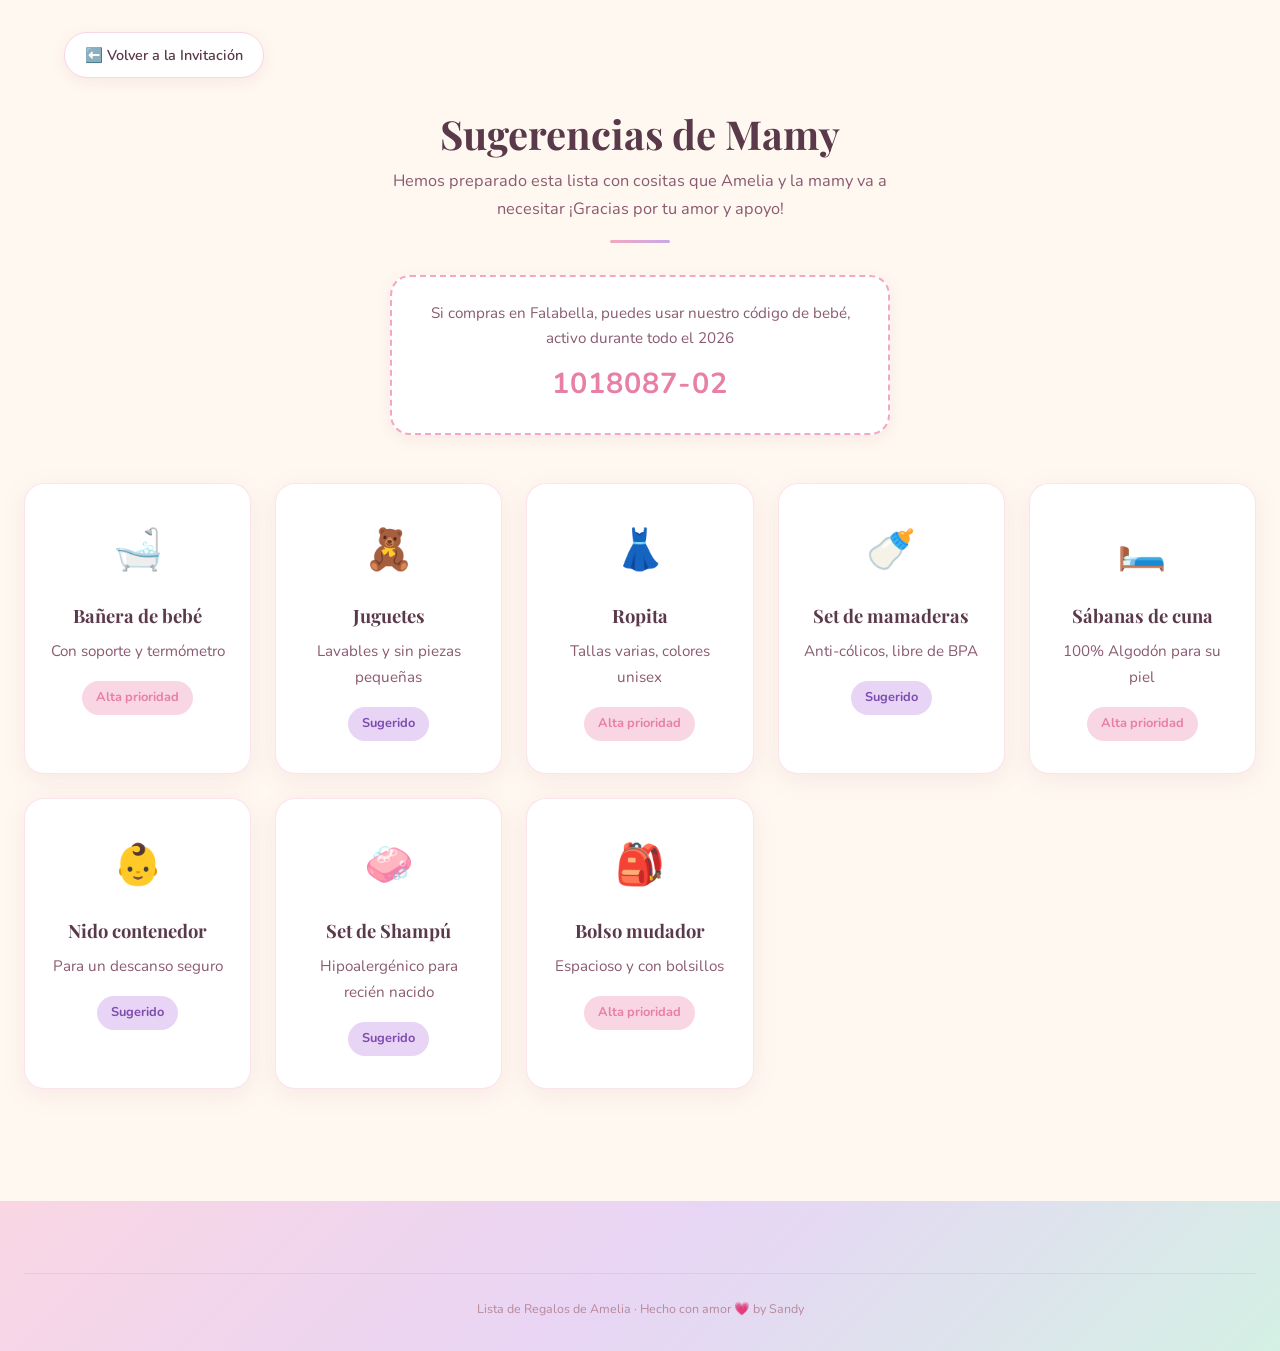
==== regalos.html @ 216ec101 "Primer commit: Invitación y regalos de Amelia 🌸" ====
<!DOCTYPE html>
<html lang="es">
<head>
  <meta charset="UTF-8" />
  <meta name="viewport" content="width=device-width, initial-scale=1.0" />
  <title>Lista de Regalos de Amelia 🌸</title>
  <link rel="stylesheet" href="./assets/css/style.css" />
</head>
<body class="pagina-regalos">

  <div class="regresar-contenedor">
    <a href="index.html" class="btn-regresar">⬅️ Volver a la Invitación</a>
  </div>

  <header class="regalos-header">
    <div class="contenedor">
      <div class="titulo-seccion">
        <h2>Sugerencias de Mamy</h2>
        <p>Hemos preparado esta lista con cositas que Amelia y la mamy va a necesitar ¡Gracias por tu amor y apoyo!</p>
        <div class="linea-decorativa"></div>
      </div>
      
      <div class="regalo-principal-compacto">
        <p>Si compras en Falabella, puedes usar nuestro código de bebé, activo durante todo el 2026</p>
        <strong>1018087-02</strong>
      </div>
    </div>
  </header>

  <main class="contenedor-regalos">
    <div class="regalos-grilla-extensa">

      <div class="regalo-card">
        <div class="regalo-emoji">🛁</div>
        <h3>Bañera de bebé</h3>
        <p>Con soporte y termómetro</p>
        <span class="badge-prioridad badge-alta">Alta prioridad</span>
      </div>

      <div class="regalo-card">
        <div class="regalo-emoji">🧸</div>
        <h3>Juguetes</h3>
        <p>Lavables y sin piezas pequeñas</p>
        <span class="badge-prioridad badge-media">Sugerido</span>
      </div>

      <div class="regalo-card">
        <div class="regalo-emoji">👗</div>
        <h3>Ropita</h3>
        <p>Tallas varias, colores unisex</p>
        <span class="badge-prioridad badge-alta">Alta prioridad</span>
      </div>

      <div class="regalo-card">
        <div class="regalo-emoji">🍼</div>
        <h3>Set de mamaderas</h3>
        <p>Anti-cólicos, libre de BPA</p>
        <span class="badge-prioridad badge-media">Sugerido</span>
      </div>

      <div class="regalo-card">
        <div class="regalo-emoji">🛏️</div>
        <h3>Sábanas de cuna</h3>
        <p>100% Algodón para su piel</p>
        <span class="badge-prioridad badge-alta">Alta prioridad</span>
      </div>

      <div class="regalo-card">
        <div class="regalo-emoji">👶</div>
        <h3>Nido contenedor</h3>
        <p>Para un descanso seguro</p>
        <span class="badge-prioridad badge-media">Sugerido</span>
      </div>

      <div class="regalo-card">
        <div class="regalo-emoji">🧼</div>
        <h3>Set de Shampú</h3>
        <p>Hipoalergénico para recién nacido</p>
        <span class="badge-prioridad badge-media">Sugerido</span>
      </div>

      <div class="regalo-card">
        <div class="regalo-emoji">🎒</div>
        <h3>Bolso mudador</h3>
        <p>Espacioso y con bolsillos</p>
        <span class="badge-prioridad badge-alta">Alta prioridad</span>
      </div>

    </div>
  </main>

  <footer style="margin-top: 4rem;">
    <p class="footer-credito">Lista de Regalos de Amelia · Hecho con amor 💗 by Sandy</p>
  </footer>

</body>
</html>
---- assets/css/style.css ----
/* ==========================================================================
   BABY SHOWER - ESTILOS COMPLETOS Y OPTIMIZADOS
   Paleta: Rosas y Pasteles · Hecho con amor para Amelia
   ========================================================================== */

@import url('https://fonts.googleapis.com/css2?family=Playfair+Display:ital,wght@0,400;0,600;1,400&family=Nunito:wght@300;400;500;600&display=swap');

/* ---- Variables Globales ---- */
:root {
  --rosa-suave:      #f9d6e3;
  --rosa-medio:      #f4a7c0;
  --rosa-fuerte:     #e87fa6;
  --lila:            #e8d5f5;
  --lila-medio:      #c9a8e8;
  --menta:           #d4f0e4;
  --menta-medio:     #95d4b4;
  --melocoton:       #fde8d8;
  --melocoton-medio: #f9bfa0;
  --crema:           #fff8f0;
  --blanco:          #ffffff;
  --texto-oscuro:    #5a3a4a;
  --texto-medio:     #8a5a70;
  --texto-suave:     #b8899a;
  --sombra:          rgba(232, 127, 166, 0.18);
  --sombra-suave:    rgba(180, 100, 140, 0.10);
  --radio-sm:        12px;
  --radio-md:        20px;
  --radio-lg:        40px;
  --radio-xl:        60px;
}

/* ---- Reset Base ---- */
*, *::before, *::after { 
  box-sizing: border-box; 
  margin: 0; 
  padding: 0; 
}

html { 
  scroll-behavior: smooth; 
}

body {
  font-family: 'Nunito', sans-serif;
  background-color: var(--crema);
  color: var(--texto-oscuro);
  overflow-x: hidden;
  line-height: 1.7;
}

/* ---- Tipografía ---- */
h1, h2, h3 {
  font-family: 'Playfair Display', Georgia, serif;
  color: var(--texto-oscuro);
}

h1 { font-size: clamp(2.4rem, 6vw, 4rem); line-height: 1.15; }
h2 { font-size: clamp(1.7rem, 4vw, 2.5rem); line-height: 1.2; }
h3 { font-size: 1.25rem; }
p  { font-size: 1rem; color: var(--texto-medio); }

a { 
  text-decoration: none; 
  color: inherit; 
}

/* ==========================================================================
   NAVEGACIÓN FLOTANTE (Fija en la parte superior)
   ========================================================================== */
nav {
  position: fixed;
  top: 1.2rem;
  left: 50%;
  transform: translateX(-50%);
  z-index: 100;
  display: flex;
  gap: 0.4rem;
  background: rgba(255, 255, 255, 0.85);
  backdrop-filter: blur(12px);
  border-radius: 50px;
  padding: 8px 16px;
  border: 1.5px solid var(--rosa-suave);
  box-shadow: 0 8px 32px var(--sombra-suave);
  flex-wrap: wrap;
  justify-content: center;
  max-width: 95vw;
}

nav a {
  font-size: 0.82rem;
  font-weight: 600;
  color: var(--texto-medio);
  padding: 6px 14px;
  border-radius: 50px;
  transition: background 0.2s, color 0.2s;
  white-space: nowrap;
}

nav a:hover,
nav a.activo {
  background: var(--rosa-suave);
  color: var(--rosa-fuerte);
}

/* ==========================================================================
   DECORACIONES FLOTANTES (Burbujas y Flores)
   ========================================================================== */
.burbuja {
  position: absolute;
  border-radius: 50%;
  opacity: 0.55;
  pointer-events: none;
  animation: flotar infinite ease-in-out;
}
.burbuja-1 { width: 120px; height: 120px; background: var(--rosa-suave); top: 5%;  left: -4%;  animation-duration: 6s;  animation-delay: 0s;   }
.burbuja-2 { width: 80px;  height: 80px;  background: var(--lila);       top: 15%; right: -2%; animation-duration: 7s;  animation-delay: 1s;   }
.burbuja-3 { width: 60px;  height: 60px;  background: var(--menta);      top: 50%; left: 2%;   animation-duration: 5s;  animation-delay: 2s;   }
.burbuja-4 { width: 100px; height: 100px; background: var(--melocoton);  top: 70%; right: 1%;  animation-duration: 8s;  animation-delay: 0.5s; }
.burbuja-5 { width: 50px;  height: 50px;  background: var(--rosa-medio); top: 85%; left: 8%;   animation-duration: 6s;  animation-delay: 1.5s; }

@keyframes flotar {
  0%, 100% { transform: translateY(0px) rotate(0deg); }
  50%       { transform: translateY(-22px) rotate(8deg); }
}

.flor {
  position: absolute;
  font-size: 1.6rem;
  opacity: 0.35;
  pointer-events: none;
  animation: girar-suave 10s linear infinite;
}

@keyframes girar-suave {
  from { transform: rotate(0deg); }
  to   { transform: rotate(360deg); }
}

/* ==========================================================================
   HERO SECTION
   ========================================================================== */
.hero {
  position: relative;
  min-height: 100vh;
  display: flex;
  align-items: center;
  justify-content: center;
  text-align: center;
  padding: 3rem 1.5rem;
  background:
    radial-gradient(ellipse at 20% 30%, var(--rosa-suave) 0%, transparent 55%),
    radial-gradient(ellipse at 80% 70%, var(--lila) 0%, transparent 55%),
    radial-gradient(ellipse at 50% 50%, var(--melocoton) 0%, transparent 70%),
    var(--crema);
  overflow: hidden;
}

.hero-contenido {
  position: relative;
  z-index: 2;
  max-width: 680px;
  padding-top: 4rem;
  animation: aparecer-arriba 1.1s cubic-bezier(0.22, 1, 0.36, 1) both;
}

.etiqueta-top {
  display: inline-block;
  background: var(--rosa-suave);
  color: var(--rosa-fuerte);
  font-size: 0.78rem;
  font-weight: 600;
  letter-spacing: 0.15em;
  text-transform: uppercase;
  padding: 6px 18px;
  border-radius: 50px;
  margin-bottom: 1.2rem;
  animation: aparecer 1.4s ease both, palpitar 2.5s ease-in-out infinite;
}

.hero-titulo {
  margin-bottom: 0.5rem;
  color: var(--texto-oscuro);
}

.hero-nombre {
  font-family: 'Playfair Display', serif;
  font-size: clamp(2.8rem, 8vw, 5rem);
  color: var(--rosa-fuerte);
  margin: 0.2rem 0 1rem;
  animation: aparecer 1.4s ease both;
  animation-delay: 0.5s;
}

.hero-descripcion {
  font-size: 1.05rem;
  color: var(--texto-medio);
  max-width: 500px;
  margin: 0 auto 2rem;
  animation: aparecer 1.4s ease both;
  animation-delay: 0.7s;
}

.hero-fecha-lugar {
  display: flex;
  flex-wrap: wrap;
  gap: 1rem;
  justify-content: center;
  margin-bottom: 2.5rem;
  animation: aparecer 1.4s ease both;
  animation-delay: 0.9s;
}

.dato-hero {
  background: rgba(255,255,255,0.7);
  border: 1.5px solid var(--rosa-suave);
  border-radius: var(--radio-lg);
  padding: 10px 22px;
  font-size: 0.9rem;
  color: var(--texto-oscuro);
  display: flex;
  align-items: center;
  gap: 8px;
  backdrop-filter: blur(6px);
}

.dato-hero span.icono { font-size: 1.1rem; }

/* ==========================================================================
   BOTONES REUTILIZABLES
   ========================================================================== */
.btn {
  display: inline-block;
  padding: 14px 36px;
  border-radius: 50px;
  font-family: 'Nunito', sans-serif;
  font-size: 0.95rem;
  font-weight: 600;
  cursor: pointer;
  transition: transform 0.2s ease, box-shadow 0.2s ease, background 0.2s ease;
  border: none;
  text-align: center;
}

.btn-principal {
  background: linear-gradient(135deg, var(--rosa-fuerte), var(--lila-medio));
  color: white;
  box-shadow: 0 8px 28px var(--sombra);
}

.btn-principal:hover {
  transform: translateY(-3px);
  box-shadow: 0 14px 36px var(--sombra);
}

.btn-secundario {
  background: white;
  color: var(--rosa-fuerte);
  border: 2px solid var(--rosa-medio);
}

.btn-secundario:hover {
  background: var(--rosa-suave);
  transform: translateY(-2px);
}

.btn-grupo {
  display: flex;
  flex-wrap: wrap;
  gap: 1rem;
  justify-content: center;
  animation: aparecer 1.4s ease both;
  animation-delay: 1.1s;
}

/* ==========================================================================
   CINTA DECORATIVA (Marquee continuo sin romper bordes)
   ========================================================================== */
.cinta {
  background: linear-gradient(90deg, var(--rosa-suave), var(--lila), var(--menta), var(--melocoton), var(--rosa-suave));
  background-size: 300% 100%;
  animation: mover-degradado 8s linear infinite;
  padding: 14px 0;
  overflow: hidden;
  white-space: nowrap;
}

.cinta-texto {
  display: inline-block;
  font-size: 0.85rem;
  font-weight: 600;
  color: var(--texto-oscuro);
  letter-spacing: 0.1em;
  padding-left: 100%; /* Inicia elegantemente desde el borde interno derecho */
  animation: deslizar 25s linear infinite;
}

@keyframes mover-degradado {
  0%   { background-position: 0% 50%; }
  100% { background-position: 300% 50%; }
}

@keyframes deslizar {
  from { transform: translateX(0%); }
  to   { transform: translateX(-100%); }
}

/* ==========================================================================
   ESTILOS GENERALES DE SECCIONES
   ========================================================================== */
section {
  padding: 5rem 1.5rem;
  position: relative;
}

.contenedor {
  max-width: 1100px;
  margin: 0 auto;
}

.titulo-seccion {
  text-align: center;
  margin-bottom: 3.5rem;
}

.titulo-seccion h2 {
  margin-bottom: 0.6rem;
}

.titulo-seccion p {
  max-width: 520px;
  margin: 0 auto;
  font-size: 1.02rem;
}

.linea-decorativa {
  width: 60px;
  height: 3px;
  background: linear-gradient(90deg, var(--rosa-medio), var(--lila-medio));
  border-radius: 4px;
  margin: 1rem auto 0;
}

/* ==========================================================================
   SECCIÓN CUENTA REGRESIVA
   ========================================================================== */
.cuenta-bg {
  background:
    radial-gradient(ellipse at 30% 50%, var(--lila) 0%, transparent 60%),
    radial-gradient(ellipse at 70% 50%, var(--rosa-suave) 0%, transparent 60%),
    var(--crema);
}

.cuenta-grid {
  display: flex;
  flex-wrap: wrap;
  gap: 1.5rem;
  justify-content: center;
}

.cuenta-item {
  background: var(--blanco);
  border-radius: var(--radio-md);
  padding: 2rem 2.5rem;
  text-align: center;
  box-shadow: 0 8px 32px var(--sombra-suave);
  border: 1.5px solid var(--rosa-suave);
  min-width: 130px;
  transition: transform 0.3s ease;
}

.cuenta-item:hover { 
  transform: translateY(-6px); 
}

.cuenta-numero {
  font-family: 'Playfair Display', serif;
  font-size: 3.5rem;
  font-weight: 600;
  color: var(--rosa-fuerte);
  line-height: 1;
  display: block;
}

.cuenta-label {
  font-size: 0.78rem;
  font-weight: 600;
  letter-spacing: 0.12em;
  text-transform: uppercase;
  color: var(--texto-suave);
  margin-top: 6px;
}

/* ==========================================================================
   SECCIÓN DETALLES
   ========================================================================== */
.detalles-grid {
  display: grid;
  grid-template-columns: repeat(auto-fit, minmax(240px, 1fr));
  gap: 1.8rem;
}

.tarjeta-detalle {
  background: var(--blanco);
  border-radius: var(--radio-lg);
  padding: 2.2rem 1.8rem;
  text-align: center;
  border: 1.5px solid rgba(244, 167, 192, 0.3);
  box-shadow: 0 6px 28px var(--sombra-suave);
  transition: transform 0.3s ease, box-shadow 0.3s ease;
}

.tarjeta-detalle:hover {
  transform: translateY(-8px);
  box-shadow: 0 16px 48px var(--sombra);
}

.tarjeta-icono {
  width: 68px;
  height: 68px;
  border-radius: 50%;
  display: flex;
  align-items: center;
  justify-content: center;
  font-size: 1.8rem;
  margin: 0 auto 1.2rem;
}

.icono-rosa      { background: var(--rosa-suave); }
.icono-lila      { background: var(--lila); }
.icono-menta     { background: var(--menta); }
.icono-melocoton { background: var(--melocoton); }

.tarjeta-detalle h3 {
  font-size: 1.1rem;
  margin-bottom: 0.5rem;
  color: var(--texto-oscuro);
}

.tarjeta-detalle p {
  font-size: 0.92rem;
  color: var(--texto-medio);
}

/* ==========================================================================
   SECCIÓN LISTA DE REGALOS
   ========================================================================== */
.lista-grid {
  display: grid;
  grid-template-columns: repeat(auto-fit, minmax(250px, 1fr));
  gap: 1.8rem;
}

/* Tarjeta Principal Falabella Mejorada */
.regalo-principal {
  grid-column: 1 / -1;
  text-align: center;
  background: var(--blanco);
  border-radius: var(--radio-md);
  padding: 3rem 2rem;
  border: 2px dashed var(--rosa-medio);
  box-shadow: 0 6px 24px var(--sombra-suave);
  margin-bottom: 1rem;
}

.regalo-principal .regalo-emoji {
  font-size: 3.5rem;
  margin-bottom: 0.5rem;
}

.regalo-principal h3 {
  font-size: clamp(1.3rem, 4vw, 1.7rem);
  color: var(--texto-oscuro);
  max-width: 650px;
  margin: 0 auto 0.8rem;
}

.regalo-principal p {
  font-size: 1.1rem;
  color: var(--texto-medio);
  margin-bottom: 0.5rem;
}

/* Código de Compra Destacado */
.regalo-principal strong {
  display: block;
  font-size: 2.3rem;
  font-weight: 800;
  color: var(--rosa-fuerte);
  margin: 0.5rem 0 2rem;
  letter-spacing: 1px;
}

/* Botón de Enlace Falabella */
.regalo-principal .badge-prioridad {
  display: inline-block;
  padding: 14px 28px;
  font-size: 0.95rem;
  font-weight: 700;
  color: var(--texto-oscuro);
  background: var(--rosa-suave);
  border-radius: 50px;
  transition: all 0.3s ease;
  box-shadow: 0 4px 15px rgba(232, 127, 166, 0.15);
  margin-top: 0;
}

.regalo-principal .badge-prioridad:hover {
  background: var(--rosa-fuerte);
  color: var(--blanco);
  transform: translateY(-3px);
  box-shadow: 0 8px 20px rgba(232, 127, 166, 0.25);
}

/* Tarjetas Secundarias de Regalos */
.regalo-card {
  background: var(--blanco);
  border-radius: var(--radio-md);
  padding: 2rem 1.5rem;
  text-align: center;
  border: 1.5px solid rgba(244,167,192,0.3);
  box-shadow: 0 6px 24px var(--sombra-suave);
  transition: all 0.3s ease;
}

.regalo-card:hover {
  transform: translateY(-8px);
  box-shadow: 0 14px 36px var(--sombra);
}

.regalo-emoji {
  font-size: 2.5rem;
  margin-bottom: 1rem;
}

.regalo-card h3 {
  font-size: 1.15rem;
  margin-bottom: 0.5rem;
  color: var(--texto-oscuro);
}

.regalo-card p {
  font-size: 0.95rem;
  color: var(--texto-medio);
}

/* Badges / Etiquetas de prioridad */
.badge-prioridad {
  display: inline-block;
  margin-top: 1rem;
  padding: 6px 14px;
  border-radius: 999px;
  font-size: 0.8rem;
  font-weight: 700;
}

.badge-alta {
  background: var(--rosa-suave);
  color: var(--rosa-fuerte);
}

.badge-media {
  background: var(--lila);
  color: #7d4cb0;
}

/* ==========================================================================
   SECCIÓN RSVP / FORMULARIO
   ========================================================================= */
.rsvp-bg {
  background:
    radial-gradient(ellipse at 50% 0%, var(--rosa-suave) 0%, transparent 60%),
    var(--crema);
}

.rsvp-card {
  background: var(--blanco);
  border-radius: var(--radio-xl);
  padding: 3.5rem 3rem;
  max-width: 560px;
  margin: 0 auto;
  box-shadow: 0 16px 60px var(--sombra);
  border: 1.5px solid var(--rosa-suave);
  position: relative;
  overflow: hidden;
}

/* Círculos decorativos de fondo en la tarjeta RSVP */
.rsvp-card::before {
  content: '';
  position: absolute;
  top: -40px; right: -40px;
  width: 180px; height: 180px;
  background: var(--lila);
  border-radius: 50%;
  opacity: 0.35;
}

.rsvp-card::after {
  content: '';
  position: absolute;
  bottom: -50px; left: -30px;
  width: 140px; height: 140px;
  background: var(--menta);
  border-radius: 50%;
  opacity: 0.3;
}

.rsvp-card > * { 
  position: relative; 
  z-index: 1; 
}

.form-grupo {
  margin-bottom: 1.4rem;
}

.form-grupo label {
  display: block;
  font-size: 0.87rem;
  font-weight: 600;
  color: var(--texto-oscuro);
  margin-bottom: 6px;
  letter-spacing: 0.03em;
}

.form-grupo input,
.form-grupo select,
.form-grupo textarea {
  width: 100%;
  padding: 12px 16px;
  border: 1.5px solid var(--rosa-suave);
  border-radius: var(--radio-sm);
  font-family: 'Nunito', sans-serif;
  font-size: 0.95rem;
  color: var(--texto-oscuro);
  background: var(--crema);
  outline: none;
  transition: border-color 0.25s ease, box-shadow 0.25s ease;
  resize: vertical;
}

.form-grupo input:focus,
.form-grupo select:focus,
.form-grupo textarea:focus {
  border-color: var(--rosa-medio);
  box-shadow: 0 0 0 3px rgba(244, 167, 192, 0.25);
}

.form-grupo textarea { 
  min-height: 90px; 
}

.radio-grupo {
  display: flex;
  gap: 1rem;
  flex-wrap: wrap;
  margin-top: 5px;
}

.radio-opcion {
  display: flex;
  align-items: center;
  gap: 8px;
  cursor: pointer;
  font-size: 0.95rem;
}

.radio-opcion input[type="radio"] {
  width: auto;
  accent-color: var(--rosa-fuerte);
  cursor: pointer;
}

/* Mensaje de Éxito Formspree */
.rsvp-mensaje-exito {
  text-align: center;
  padding: 2rem 1rem;
  display: none;
}

.rsvp-mensaje-exito.visible { 
  display: block; 
}

.rsvp-mensaje-exito .emoji-grande { 
  font-size: 3.5rem; 
  margin-bottom: 1rem; 
}

/* ==========================================================================
   SEPARADORES Y DECORATIVOS INTERNOS
   ========================================================================== */
.separador {
  text-align: center;
  font-size: 1.4rem;
  color: var(--rosa-medio);
  margin: 0.5rem 0;
  letter-spacing: 0.4em;
  opacity: 0.7;
}

/* ==========================================================================
   FOOTER
   ========================================================================== */
footer {
  background: linear-gradient(135deg, var(--rosa-suave) 0%, var(--lila) 50%, var(--menta) 100%);
  padding: 3.5rem 1.5rem 2rem;
  text-align: center;
}

.footer-titulo {
  font-family: 'Playfair Display', serif;
  font-size: 1.8rem;
  color: var(--texto-oscuro);
  margin-bottom: 0.5rem;
}

.footer-sub {
  color: var(--texto-medio);
  font-size: 0.92rem;
  margin-bottom: 2rem;
}

.footer-corazones {
  font-size: 1.4rem;
  margin-bottom: 1.5rem;
  animation: latido-corazon 1.6s ease-in-out infinite;
}

@keyframes latido-corazon {
  0%, 100% { transform: scale(1); }
  50%       { transform: scale(1.18); }
}

.footer-credito {
  font-size: 0.78rem;
  color: var(--texto-suave);
  border-top: 1px solid rgba(232,127,166,0.2);
  padding-top: 1.5rem;
  margin-top: 1rem;
}

/* ==========================================================================
   ANIMACIONES GLOBAL DE ENTRADA (Aparecer con Scroll)
   ========================================================================== */
@keyframes aparecer {
  from { opacity: 0; transform: translateY(20px); }
  to   { opacity: 1; transform: translateY(0); }
}

@keyframes aparecer-arriba {
  from { opacity: 0; transform: translateY(40px); }
  to   { opacity: 1; transform: translateY(0); }
}

/* Animación de latido para la etiqueta superior */
@keyframes palpitar {
  0%, 100% { transform: scale(1); }
  15%      { transform: scale(1.06); }
  30%      { transform: scale(1); }
  45%      { transform: scale(1.10); }
  60%      { transform: scale(1); }
}

.animar-entrada {
  opacity: 0;
  transform: translateY(40px);
  transition: opacity 0.7s ease, transform 0.7s ease;
}

.animar-entrada.visible {
  opacity: 1;
  transform: translateY(0);
}

/* Retrasos Escalonados */
.retraso-1 { transition-delay: 0.1s; }
.retraso-2 { transition-delay: 0.2s; }
.retraso-3 { transition-delay: 0.3s; }
.retraso-4 { transition-delay: 0.4s; }

/* ==========================================================================
   RESPONSIVE MEDIA QUERIES (Adaptabilidad Móvil)
   ========================================================================== */
@media (max-width: 768px) {
  nav { 
    top: 0.6rem; 
    padding: 6px 10px; 
    gap: 0.2rem; 
  }
  nav a { 
    padding: 5px 10px; 
    font-size: 0.75rem; 
  }

  .rsvp-card { 
    padding: 2.5rem 1.5rem; 
  }

  .cuenta-numero { 
    font-size: 2.8rem; 
  }
  .cuenta-item { 
    padding: 1.5rem 1.8rem; 
    min-width: 100px; 
  }

  section { 
    padding: 3.5rem 1.2rem; 
  }
}

@media (max-width: 480px) {
  .btn-grupo { 
    flex-direction: column; 
    align-items: center; 
  }
  .btn { 
    width: 100%; 
    max-width: 280px; 
  }

  h1 { 
    font-size: 2rem; 
  }
  .hero-nombre { 
    font-size: 2.5rem; 
  }
}



/* ==========================================================================
   Estilos de pagina regalos
   ========================================================================== */

   .pagina-regalos {
  background-color: var(--crema);
  padding-top: 2rem;
}

/* Botón flotante para regresar */
.regresar-contenedor {
  max-width: 1200px;
  margin: 0 auto;
  padding: 0 1.5rem;
}

.btn-regresar {
  display: inline-block;
  padding: 10px 20px;
  background: var(--blanco);
  color: var(--texto-oscuro);
  border: 1.5px solid var(--rosa-suave);
  border-radius: 50px;
  font-weight: 600;
  font-size: 0.9rem;
  box-shadow: 0 4px 15px var(--sombra-suave);
  transition: all 0.2s ease;
}

.btn-regresar:hover {
  background: var(--rosa-suave);
  color: var(--rosa-fuerte);
  transform: translateX(-3px);
}

/* Cabecera compacta para la lista */
.regalos-header {
  padding: 2rem 1.5rem 0;
  text-align: center;
}

.regalos-header .titulo-seccion {
  margin-bottom: 2rem;
}

.regalo-principal-compacto {
  background: var(--blanco);
  max-width: 500px;
  margin: 0 auto;
  padding: 1.5rem;
  border-radius: var(--radio-md);
  border: 2px dashed var(--rosa-medio);
  box-shadow: 0 4px 15px var(--sombra-suave);
}

.regalo-principal-compacto p {
  font-size: 0.95rem;
  color: var(--texto-medio);
}

.regalo-principal-compacto strong {
  font-size: 1.8rem;
  color: var(--rosa-fuerte);
  letter-spacing: 1px;
  display: block;
  margin-top: 0.5rem;
}

/* Contenedor de la Grilla Extensa */
.contenedor-regalos {
  max-width: 1300px; /* Un poco más ancho para que quepan cómodamente 4 o 5 */
  margin: 0 auto;
  padding: 3rem 1.5rem;
}

/* Grilla mágica: intenta meter 5 tarjetas por fila, si no caben baja a 4, luego a 3, etc. */
.regalos-grilla-extensa {
  display: grid;
  grid-template-columns: repeat(auto-fit, minmax(220px, 1fr));
  gap: 1.5rem;
}

/* Ajustes responsivos específicos para esta grilla */
@media (min-width: 1200px) {
  /* Forzamos que en pantallas de computadora grandes se organicen exactamente en 5 columnas */
  .regalos-grilla-extensa {
    grid-template-columns: repeat(5, 1fr);
  }
}

@media (max-width: 992px) {
  /* En tablets u pantallas medianas se verá de 3 columnas */
  .regalos-grilla-extensa {
    grid-template-columns: repeat(3, 1fr);
  }
}

@media (max-width: 600px) {
  /* En celulares se verá de 2 columnas para aprovechar el espacio */
  .regalos-grilla-extensa {
    grid-template-columns: repeat(2, 1fr);
    gap: 1rem;
  }
  
  .regalo-card {
    padding: 1.5rem 1rem;
  }
  
  .regalo-emoji {
    font-size: 2rem;
  }
}
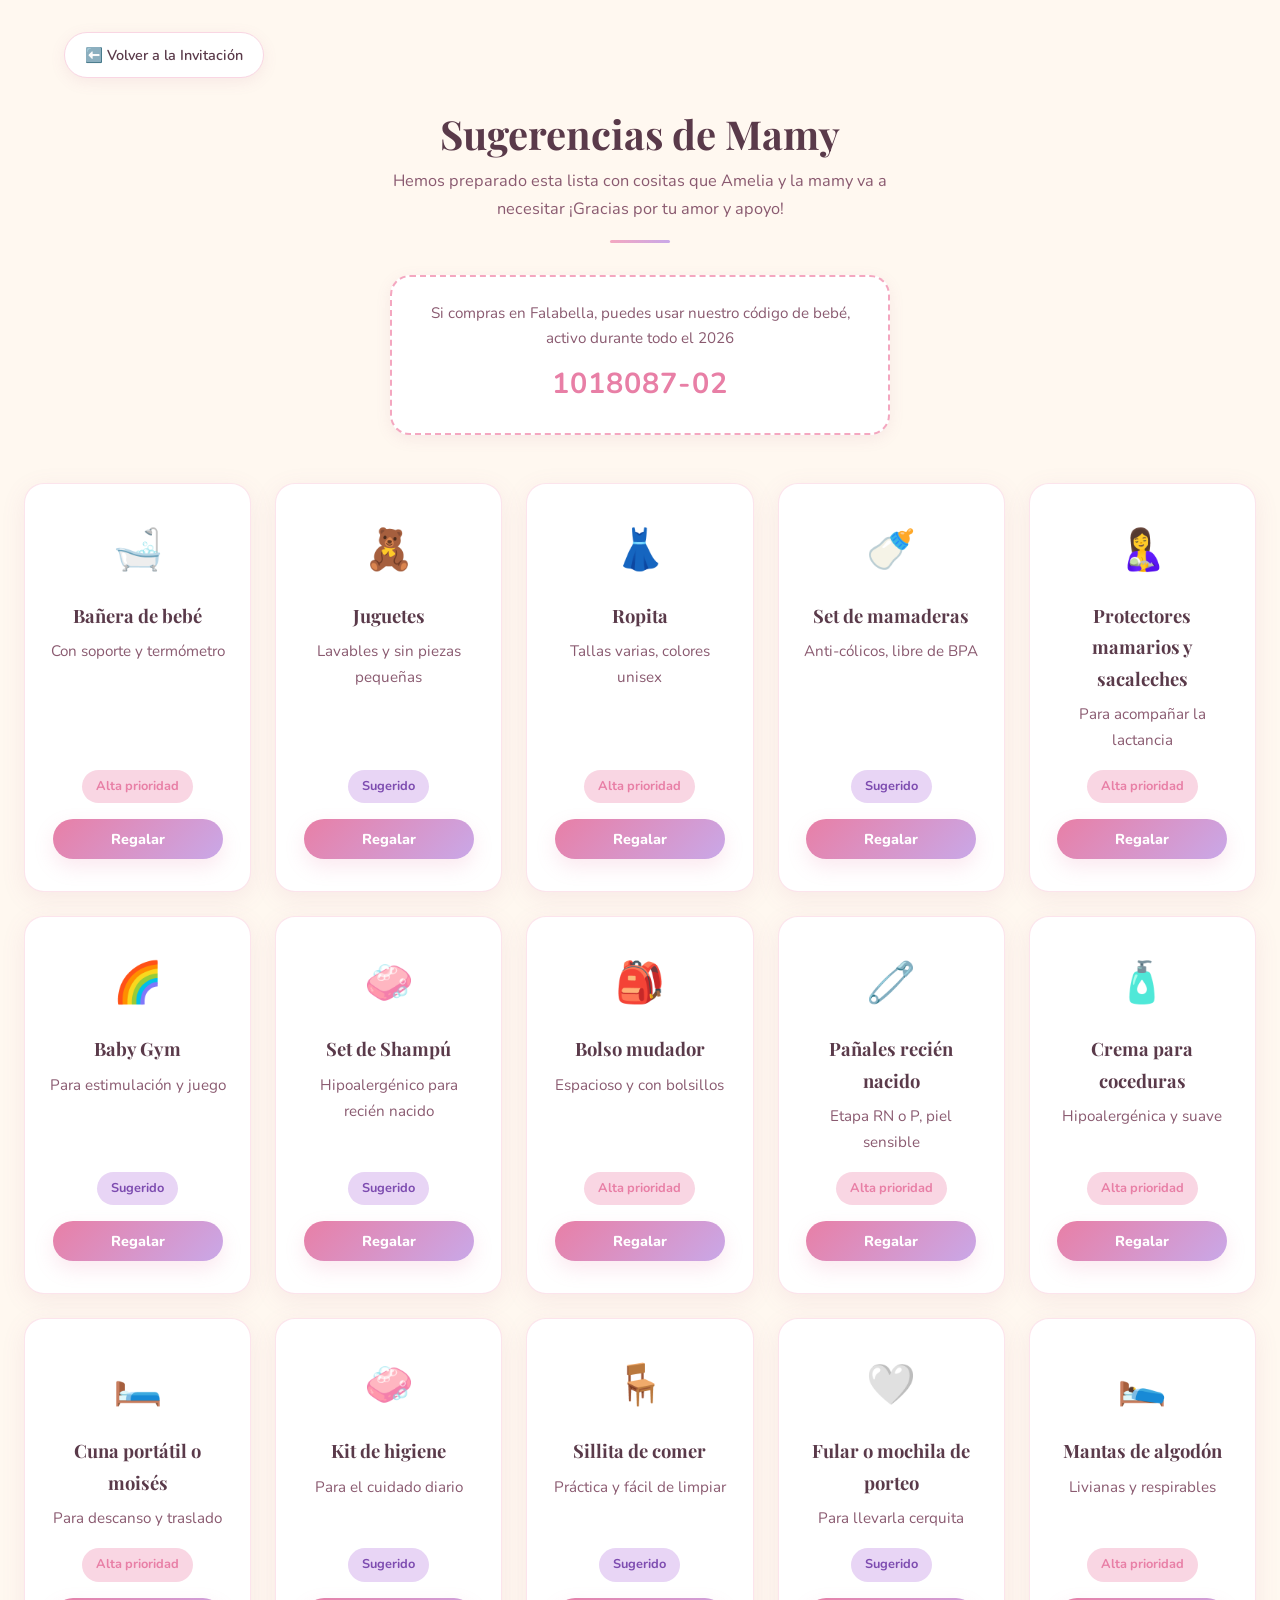
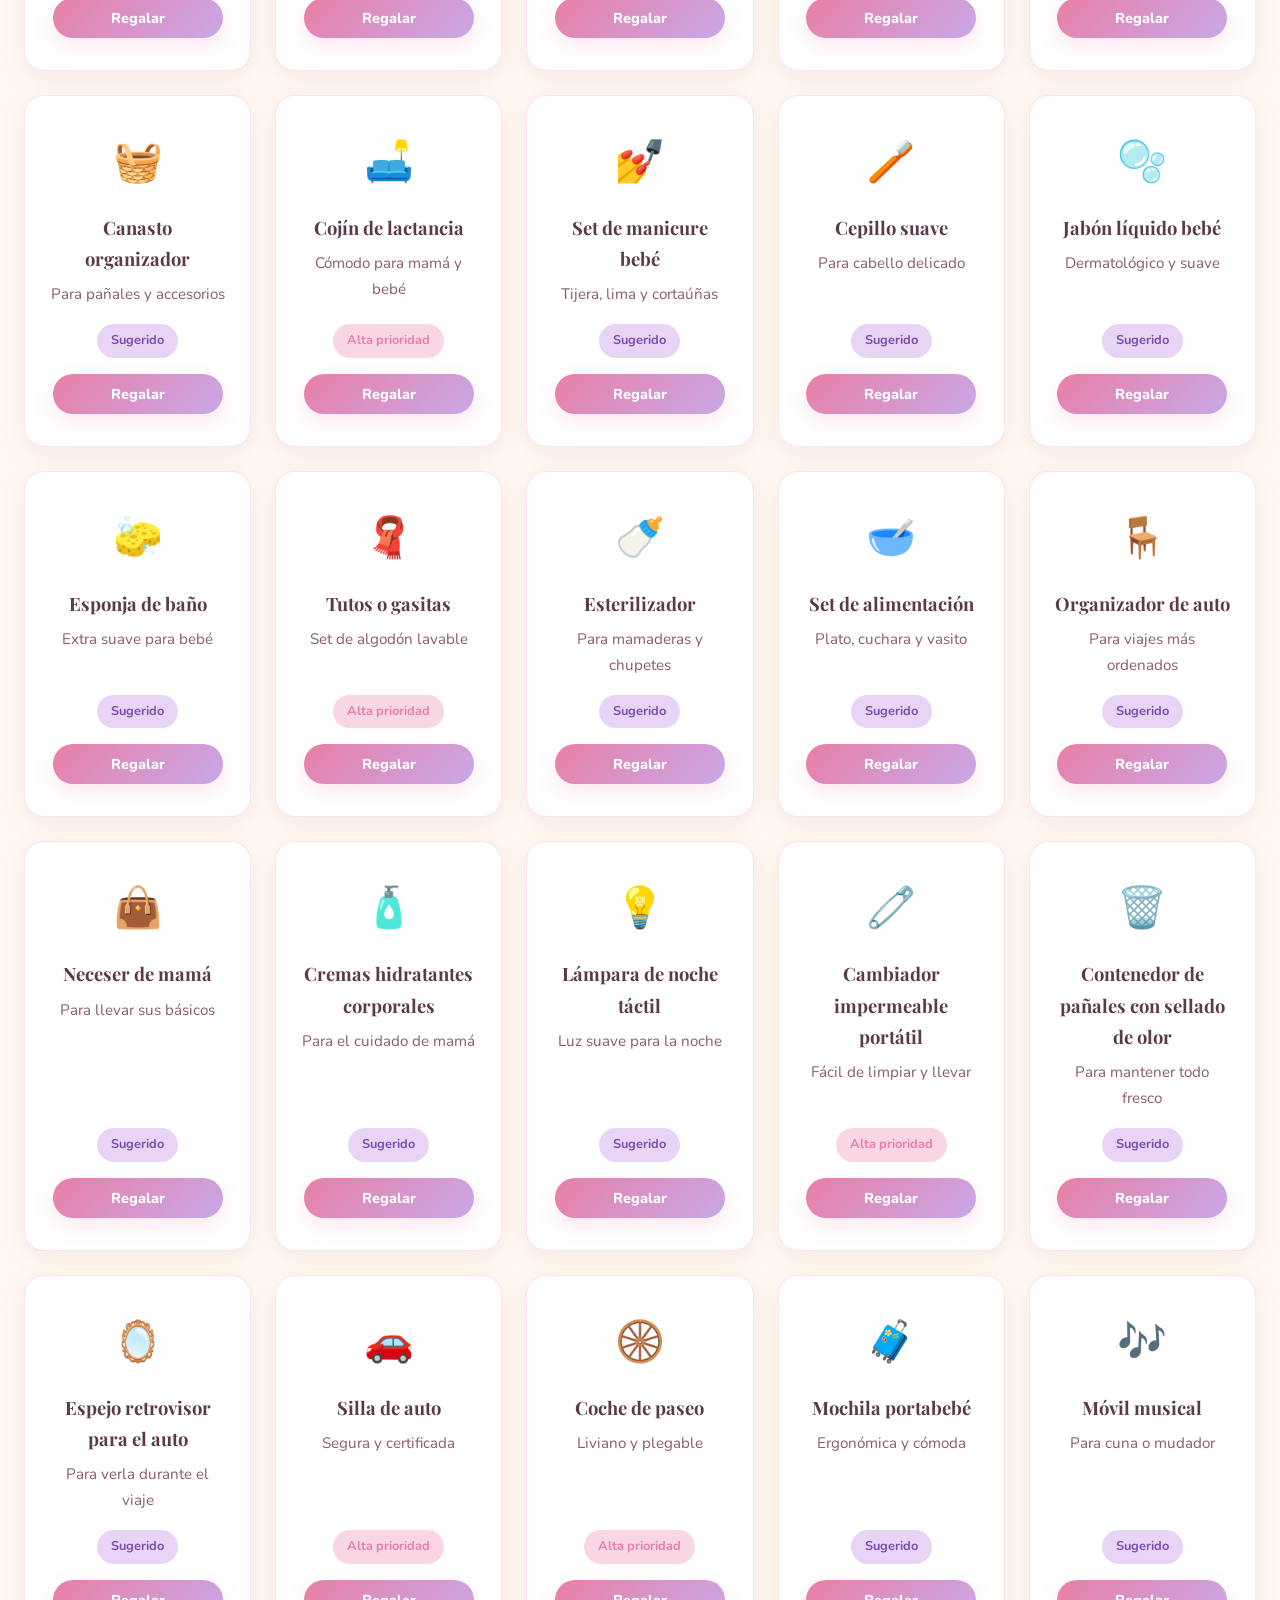
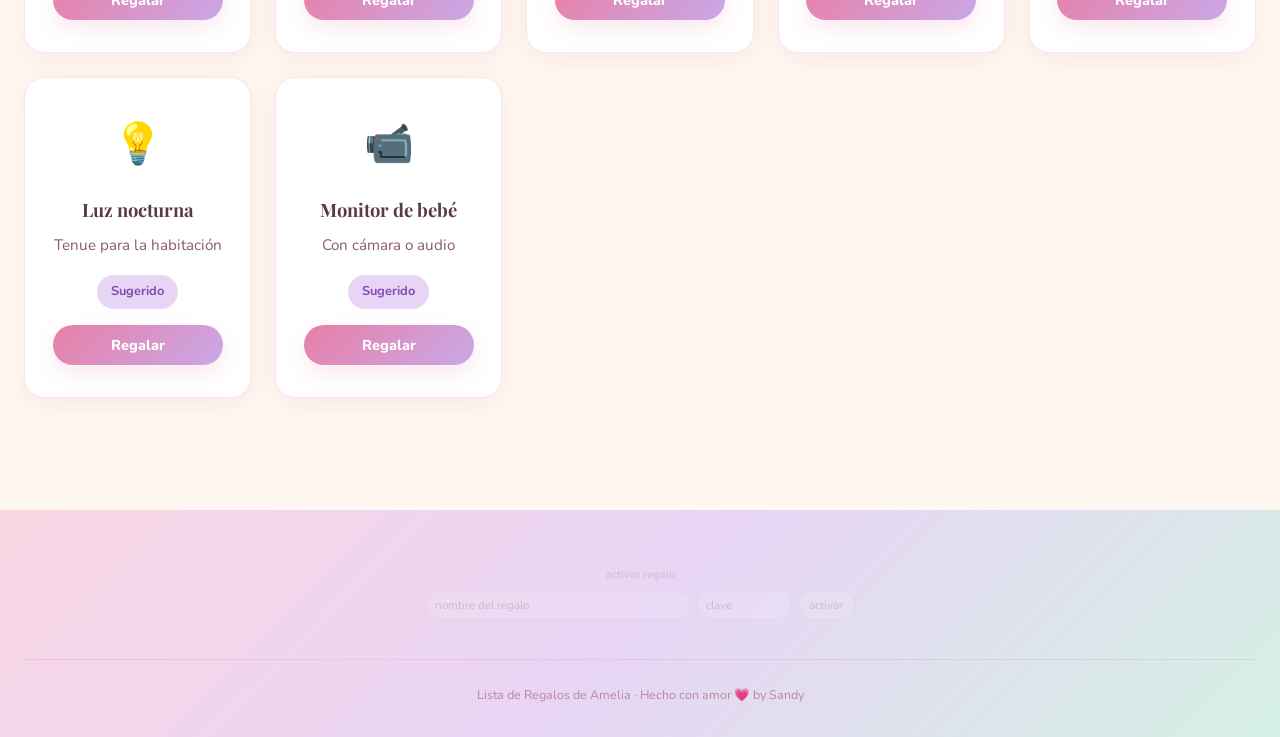
==== commit 1e0ccfba: "Actualizar lista de regalos" ====
--- a/regalos.html
+++ b/regalos.html
@@ -35,6 +35,7 @@
         <h3>Bañera de bebé</h3>
         <p>Con soporte y termómetro</p>
         <span class="badge-prioridad badge-alta">Alta prioridad</span>
+        <button class="btn-regalar" type="button">Regalar</button>
       </div>
 
       <div class="regalo-card">
@@ -42,6 +43,7 @@
         <h3>Juguetes</h3>
         <p>Lavables y sin piezas pequeñas</p>
         <span class="badge-prioridad badge-media">Sugerido</span>
+        <button class="btn-regalar" type="button">Regalar</button>
       </div>
 
       <div class="regalo-card">
@@ -49,6 +51,7 @@
         <h3>Ropita</h3>
         <p>Tallas varias, colores unisex</p>
         <span class="badge-prioridad badge-alta">Alta prioridad</span>
+        <button class="btn-regalar" type="button">Regalar</button>
       </div>
 
       <div class="regalo-card">
@@ -56,20 +59,23 @@
         <h3>Set de mamaderas</h3>
         <p>Anti-cólicos, libre de BPA</p>
         <span class="badge-prioridad badge-media">Sugerido</span>
-      </div>
-
-      <div class="regalo-card">
-        <div class="regalo-emoji">🛏️</div>
-        <h3>Sábanas de cuna</h3>
-        <p>100% Algodón para su piel</p>
-        <span class="badge-prioridad badge-alta">Alta prioridad</span>
-      </div>
-
-      <div class="regalo-card">
-        <div class="regalo-emoji">👶</div>
-        <h3>Nido contenedor</h3>
-        <p>Para un descanso seguro</p>
-        <span class="badge-prioridad badge-media">Sugerido</span>
+        <button class="btn-regalar" type="button">Regalar</button>
+      </div>
+
+      <div class="regalo-card">
+        <div class="regalo-emoji">🤱</div>
+        <h3>Protectores mamarios y sacaleches</h3>
+        <p>Para acompañar la lactancia</p>
+        <span class="badge-prioridad badge-alta">Alta prioridad</span>
+        <button class="btn-regalar" type="button">Regalar</button>
+      </div>
+
+      <div class="regalo-card">
+        <div class="regalo-emoji">🌈</div>
+        <h3>Baby Gym</h3>
+        <p>Para estimulación y juego</p>
+        <span class="badge-prioridad badge-media">Sugerido</span>
+        <button class="btn-regalar" type="button">Regalar</button>
       </div>
 
       <div class="regalo-card">
@@ -77,6 +83,7 @@
         <h3>Set de Shampú</h3>
         <p>Hipoalergénico para recién nacido</p>
         <span class="badge-prioridad badge-media">Sugerido</span>
+        <button class="btn-regalar" type="button">Regalar</button>
       </div>
 
       <div class="regalo-card">
@@ -84,15 +91,370 @@
         <h3>Bolso mudador</h3>
         <p>Espacioso y con bolsillos</p>
         <span class="badge-prioridad badge-alta">Alta prioridad</span>
+        <button class="btn-regalar" type="button">Regalar</button>
+      </div>
+
+      <div class="regalo-card">
+        <div class="regalo-emoji">🧷</div>
+        <h3>Pañales recién nacido</h3>
+        <p>Etapa RN o P, piel sensible</p>
+        <span class="badge-prioridad badge-alta">Alta prioridad</span>
+        <button class="btn-regalar" type="button">Regalar</button>
+      </div>
+
+      <div class="regalo-card">
+        <div class="regalo-emoji">🧴</div>
+        <h3>Crema para coceduras</h3>
+        <p>Hipoalergénica y suave</p>
+        <span class="badge-prioridad badge-alta">Alta prioridad</span>
+        <button class="btn-regalar" type="button">Regalar</button>
+      </div>
+
+      <div class="regalo-card">
+        <div class="regalo-emoji">🛏️</div>
+        <h3>Cuna portátil o moisés</h3>
+        <p>Para descanso y traslado</p>
+        <span class="badge-prioridad badge-alta">Alta prioridad</span>
+        <button class="btn-regalar" type="button">Regalar</button>
+      </div>
+
+      <div class="regalo-card">
+        <div class="regalo-emoji">🧼</div>
+        <h3>Kit de higiene</h3>
+        <p>Para el cuidado diario</p>
+        <span class="badge-prioridad badge-media">Sugerido</span>
+        <button class="btn-regalar" type="button">Regalar</button>
+      </div>
+
+      <div class="regalo-card">
+        <div class="regalo-emoji">🪑</div>
+        <h3>Sillita de comer</h3>
+        <p>Práctica y fácil de limpiar</p>
+        <span class="badge-prioridad badge-media">Sugerido</span>
+        <button class="btn-regalar" type="button">Regalar</button>
+      </div>
+
+      <div class="regalo-card">
+        <div class="regalo-emoji">🤍</div>
+        <h3>Fular o mochila de porteo</h3>
+        <p>Para llevarla cerquita</p>
+        <span class="badge-prioridad badge-media">Sugerido</span>
+        <button class="btn-regalar" type="button">Regalar</button>
+      </div>
+
+      <div class="regalo-card">
+        <div class="regalo-emoji">🛌</div>
+        <h3>Mantas de algodón</h3>
+        <p>Livianas y respirables</p>
+        <span class="badge-prioridad badge-alta">Alta prioridad</span>
+        <button class="btn-regalar" type="button">Regalar</button>
+      </div>
+
+      <div class="regalo-card">
+        <div class="regalo-emoji">🧺</div>
+        <h3>Canasto organizador</h3>
+        <p>Para pañales y accesorios</p>
+        <span class="badge-prioridad badge-media">Sugerido</span>
+        <button class="btn-regalar" type="button">Regalar</button>
+      </div>
+
+      <div class="regalo-card">
+        <div class="regalo-emoji">🛋️</div>
+        <h3>Cojín de lactancia</h3>
+        <p>Cómodo para mamá y bebé</p>
+        <span class="badge-prioridad badge-alta">Alta prioridad</span>
+        <button class="btn-regalar" type="button">Regalar</button>
+      </div>
+
+      <div class="regalo-card">
+        <div class="regalo-emoji">💅</div>
+        <h3>Set de manicure bebé</h3>
+        <p>Tijera, lima y cortaúñas</p>
+        <span class="badge-prioridad badge-media">Sugerido</span>
+        <button class="btn-regalar" type="button">Regalar</button>
+      </div>
+
+      <div class="regalo-card">
+        <div class="regalo-emoji">🪥</div>
+        <h3>Cepillo suave</h3>
+        <p>Para cabello delicado</p>
+        <span class="badge-prioridad badge-media">Sugerido</span>
+        <button class="btn-regalar" type="button">Regalar</button>
+      </div>
+
+      <div class="regalo-card">
+        <div class="regalo-emoji">🫧</div>
+        <h3>Jabón líquido bebé</h3>
+        <p>Dermatológico y suave</p>
+        <span class="badge-prioridad badge-media">Sugerido</span>
+        <button class="btn-regalar" type="button">Regalar</button>
+      </div>
+
+      <div class="regalo-card">
+        <div class="regalo-emoji">🧽</div>
+        <h3>Esponja de baño</h3>
+        <p>Extra suave para bebé</p>
+        <span class="badge-prioridad badge-media">Sugerido</span>
+        <button class="btn-regalar" type="button">Regalar</button>
+      </div>
+
+      <div class="regalo-card">
+        <div class="regalo-emoji">🧣</div>
+        <h3>Tutos o gasitas</h3>
+        <p>Set de algodón lavable</p>
+        <span class="badge-prioridad badge-alta">Alta prioridad</span>
+        <button class="btn-regalar" type="button">Regalar</button>
+      </div>
+
+      <div class="regalo-card">
+        <div class="regalo-emoji">🍼</div>
+        <h3>Esterilizador</h3>
+        <p>Para mamaderas y chupetes</p>
+        <span class="badge-prioridad badge-media">Sugerido</span>
+        <button class="btn-regalar" type="button">Regalar</button>
+      </div>
+
+      <div class="regalo-card">
+        <div class="regalo-emoji">🥣</div>
+        <h3>Set de alimentación</h3>
+        <p>Plato, cuchara y vasito</p>
+        <span class="badge-prioridad badge-media">Sugerido</span>
+        <button class="btn-regalar" type="button">Regalar</button>
+      </div>
+
+      <div class="regalo-card">
+        <div class="regalo-emoji">🪑</div>
+        <h3>Organizador de auto</h3>
+        <p>Para viajes más ordenados</p>
+        <span class="badge-prioridad badge-media">Sugerido</span>
+        <button class="btn-regalar" type="button">Regalar</button>
+      </div>
+
+      <div class="regalo-card">
+        <div class="regalo-emoji">👜</div>
+        <h3>Neceser de mamá</h3>
+        <p>Para llevar sus básicos</p>
+        <span class="badge-prioridad badge-media">Sugerido</span>
+        <button class="btn-regalar" type="button">Regalar</button>
+      </div>
+
+      <div class="regalo-card">
+        <div class="regalo-emoji">🧴</div>
+        <h3>Cremas hidratantes corporales</h3>
+        <p>Para el cuidado de mamá</p>
+        <span class="badge-prioridad badge-media">Sugerido</span>
+        <button class="btn-regalar" type="button">Regalar</button>
+      </div>
+
+      <div class="regalo-card">
+        <div class="regalo-emoji">💡</div>
+        <h3>Lámpara de noche táctil</h3>
+        <p>Luz suave para la noche</p>
+        <span class="badge-prioridad badge-media">Sugerido</span>
+        <button class="btn-regalar" type="button">Regalar</button>
+      </div>
+
+      <div class="regalo-card">
+        <div class="regalo-emoji">🧷</div>
+        <h3>Cambiador impermeable portátil</h3>
+        <p>Fácil de limpiar y llevar</p>
+        <span class="badge-prioridad badge-alta">Alta prioridad</span>
+        <button class="btn-regalar" type="button">Regalar</button>
+      </div>
+
+      <div class="regalo-card">
+        <div class="regalo-emoji">🗑️</div>
+        <h3>Contenedor de pañales con sellado de olor</h3>
+        <p>Para mantener todo fresco</p>
+        <span class="badge-prioridad badge-media">Sugerido</span>
+        <button class="btn-regalar" type="button">Regalar</button>
+      </div>
+
+      <div class="regalo-card">
+        <div class="regalo-emoji">🪞</div>
+        <h3>Espejo retrovisor para el auto</h3>
+        <p>Para verla durante el viaje</p>
+        <span class="badge-prioridad badge-media">Sugerido</span>
+        <button class="btn-regalar" type="button">Regalar</button>
+      </div>
+
+      <div class="regalo-card">
+        <div class="regalo-emoji">🚗</div>
+        <h3>Silla de auto</h3>
+        <p>Segura y certificada</p>
+        <span class="badge-prioridad badge-alta">Alta prioridad</span>
+        <button class="btn-regalar" type="button">Regalar</button>
+      </div>
+
+      <div class="regalo-card">
+        <div class="regalo-emoji">🛞</div>
+        <h3>Coche de paseo</h3>
+        <p>Liviano y plegable</p>
+        <span class="badge-prioridad badge-alta">Alta prioridad</span>
+        <button class="btn-regalar" type="button">Regalar</button>
+      </div>
+
+      <div class="regalo-card">
+        <div class="regalo-emoji">🧳</div>
+        <h3>Mochila portabebé</h3>
+        <p>Ergonómica y cómoda</p>
+        <span class="badge-prioridad badge-media">Sugerido</span>
+        <button class="btn-regalar" type="button">Regalar</button>
+      </div>
+
+      <div class="regalo-card">
+        <div class="regalo-emoji">🎶</div>
+        <h3>Móvil musical</h3>
+        <p>Para cuna o mudador</p>
+        <span class="badge-prioridad badge-media">Sugerido</span>
+        <button class="btn-regalar" type="button">Regalar</button>
+      </div>
+
+      <div class="regalo-card">
+        <div class="regalo-emoji">💡</div>
+        <h3>Luz nocturna</h3>
+        <p>Tenue para la habitación</p>
+        <span class="badge-prioridad badge-media">Sugerido</span>
+        <button class="btn-regalar" type="button">Regalar</button>
+      </div>
+
+      <div class="regalo-card">
+        <div class="regalo-emoji">📹</div>
+        <h3>Monitor de bebé</h3>
+        <p>Con cámara o audio</p>
+        <span class="badge-prioridad badge-media">Sugerido</span>
+        <button class="btn-regalar" type="button">Regalar</button>
       </div>
 
     </div>
   </main>
 
+  <div class="modal-regalo" id="modal-regalo" aria-hidden="true">
+    <div class="modal-regalo-caja" role="dialog" aria-modal="true" aria-labelledby="modal-regalo-titulo">
+      <h3 id="modal-regalo-titulo">¿Ya compraste este regalo?</h3>
+      <div class="modal-regalo-acciones">
+        <button class="btn-modal btn-modal-si" type="button" id="modal-regalo-si">Si</button>
+        <button class="btn-modal btn-modal-no" type="button" id="modal-regalo-no">No</button>
+      </div>
+    </div>
+  </div>
+
   <footer style="margin-top: 4rem;">
+    <div class="activar-regalo-footer">
+      <label for="activar-regalo-input">activar regalo</label>
+      <div class="activar-regalo-control">
+        <input id="activar-regalo-input" type="text" placeholder="nombre del regalo" autocomplete="off" />
+        <input id="activar-regalo-clave" type="password" placeholder="clave" autocomplete="off" />
+        <button id="activar-regalo-boton" type="button">activar</button>
+      </div>
+      <p id="activar-regalo-mensaje" aria-live="polite"></p>
+    </div>
     <p class="footer-credito">Lista de Regalos de Amelia · Hecho con amor 💗 by Sandy</p>
   </footer>
 
+  <script>
+    const modalRegalo = document.getElementById('modal-regalo');
+    const botonNo = document.getElementById('modal-regalo-no');
+    const botonSi = document.getElementById('modal-regalo-si');
+    const activarRegaloInput = document.getElementById('activar-regalo-input');
+    const activarRegaloClave = document.getElementById('activar-regalo-clave');
+    const activarRegaloBoton = document.getElementById('activar-regalo-boton');
+    const activarRegaloMensaje = document.getElementById('activar-regalo-mensaje');
+    let regaloSeleccionado = null;
+    const regalos = document.querySelectorAll('.regalo-card');
+
+    regalos.forEach((regalo) => {
+      const boton = regalo.querySelector('.btn-regalar');
+      boton.addEventListener('click', () => {
+        if (regalo.classList.contains('regalo-entregado')) {
+          return;
+        }
+
+        regaloSeleccionado = regalo;
+        modalRegalo.classList.add('visible');
+        modalRegalo.setAttribute('aria-hidden', 'false');
+      });
+    });
+
+    function cerrarModalRegalo() {
+      modalRegalo.classList.remove('visible');
+      modalRegalo.setAttribute('aria-hidden', 'true');
+      regaloSeleccionado = null;
+    }
+
+    botonNo.addEventListener('click', cerrarModalRegalo);
+
+    botonSi.addEventListener('click', () => {
+      if (!regaloSeleccionado) {
+        return;
+      }
+
+      const botonRegalar = regaloSeleccionado.querySelector('.btn-regalar');
+      regaloSeleccionado.classList.add('regalo-entregado');
+      botonRegalar.textContent = 'ya está regalado';
+      botonRegalar.disabled = true;
+      cerrarModalRegalo();
+    });
+
+    modalRegalo.addEventListener('click', (evento) => {
+      if (evento.target === modalRegalo) {
+        cerrarModalRegalo();
+      }
+    });
+
+    function normalizarTexto(texto) {
+      return texto
+        .trim()
+        .toLowerCase()
+        .normalize('NFD')
+        .replace(/[\u0300-\u036f]/g, '');
+    }
+
+    function activarRegaloPorNombre() {
+      const busqueda = normalizarTexto(activarRegaloInput.value);
+      const clave = activarRegaloClave.value;
+
+      if (!busqueda) {
+        activarRegaloMensaje.textContent = '';
+        return;
+      }
+
+      if (clave !== 'BySandy') {
+        activarRegaloMensaje.textContent = 'Clave incorrecta.';
+        return;
+      }
+
+      const regaloEncontrado = Array.from(regalos).find((regalo) => {
+        const nombreRegalo = normalizarTexto(regalo.querySelector('h3').textContent);
+        return nombreRegalo.includes(busqueda);
+      });
+
+      if (!regaloEncontrado) {
+        activarRegaloMensaje.textContent = 'No encontré ese regalo.';
+        return;
+      }
+
+      const botonRegalar = regaloEncontrado.querySelector('.btn-regalar');
+      regaloEncontrado.classList.remove('regalo-entregado');
+      botonRegalar.textContent = 'Regalar';
+      botonRegalar.disabled = false;
+      activarRegaloMensaje.textContent = 'Regalo activado.';
+      activarRegaloInput.value = '';
+      activarRegaloClave.value = '';
+    }
+
+    activarRegaloBoton.addEventListener('click', activarRegaloPorNombre);
+    activarRegaloInput.addEventListener('keydown', (evento) => {
+      if (evento.key === 'Enter') {
+        activarRegaloPorNombre();
+      }
+    });
+    activarRegaloClave.addEventListener('keydown', (evento) => {
+      if (evento.key === 'Enter') {
+        activarRegaloPorNombre();
+      }
+    });
+  </script>
+
 </body>
 </html>
-
--- a/assets/css/style.css
+++ b/assets/css/style.css
@@ -520,6 +520,10 @@
   border: 1.5px solid rgba(244,167,192,0.3);
   box-shadow: 0 6px 24px var(--sombra-suave);
   transition: all 0.3s ease;
+  display: flex;
+  flex-direction: column;
+  align-items: center;
+  min-height: 290px;
 }
 
 .regalo-card:hover {
@@ -541,6 +545,7 @@
 .regalo-card p {
   font-size: 0.95rem;
   color: var(--texto-medio);
+  flex: 1;
 }
 
 /* Badges / Etiquetas de prioridad */
@@ -561,6 +566,119 @@
 .badge-media {
   background: var(--lila);
   color: #7d4cb0;
+}
+
+.btn-regalar {
+  width: 100%;
+  max-width: 170px;
+  margin-top: 1rem;
+  padding: 10px 18px;
+  border: none;
+  border-radius: 50px;
+  background: linear-gradient(135deg, var(--rosa-fuerte), var(--lila-medio));
+  color: var(--blanco);
+  font-family: 'Nunito', sans-serif;
+  font-size: 0.9rem;
+  font-weight: 800;
+  cursor: pointer;
+  box-shadow: 0 8px 20px var(--sombra);
+  transition: transform 0.2s ease, box-shadow 0.2s ease, background 0.2s ease;
+}
+
+.btn-regalar:hover {
+  transform: translateY(-2px);
+  box-shadow: 0 12px 26px var(--sombra);
+}
+
+.regalo-card.regalo-entregado {
+  background: #eeeeee;
+  border-color: #d4d4d4;
+  box-shadow: none;
+  filter: grayscale(1);
+  opacity: 0.72;
+}
+
+.regalo-card.regalo-entregado:hover {
+  transform: none;
+  box-shadow: none;
+}
+
+.regalo-card.regalo-entregado .regalo-emoji,
+.regalo-card.regalo-entregado h3,
+.regalo-card.regalo-entregado p,
+.regalo-card.regalo-entregado .badge-prioridad {
+  color: #777777;
+}
+
+.regalo-card.regalo-entregado .btn-regalar {
+  background: #9d9d9d;
+  box-shadow: none;
+  cursor: not-allowed;
+}
+
+.modal-regalo {
+  position: fixed;
+  inset: 0;
+  z-index: 200;
+  display: none;
+  align-items: center;
+  justify-content: center;
+  padding: 1.5rem;
+  background: rgba(90, 58, 74, 0.35);
+  backdrop-filter: blur(4px);
+}
+
+.modal-regalo.visible {
+  display: flex;
+}
+
+.modal-regalo-caja {
+  width: min(100%, 360px);
+  background: var(--blanco);
+  border: 1.5px solid var(--rosa-suave);
+  border-radius: var(--radio-md);
+  padding: 1.8rem;
+  text-align: center;
+  box-shadow: 0 18px 60px rgba(90, 58, 74, 0.22);
+}
+
+.modal-regalo-caja h3 {
+  font-size: 1.35rem;
+  margin-bottom: 1.4rem;
+}
+
+.modal-regalo-acciones {
+  display: flex;
+  gap: 1rem;
+  justify-content: center;
+}
+
+.btn-modal {
+  flex: 1;
+  min-width: 110px;
+  padding: 11px 18px;
+  border: none;
+  border-radius: 50px;
+  color: var(--blanco);
+  font-family: 'Nunito', sans-serif;
+  font-size: 0.95rem;
+  font-weight: 800;
+  cursor: pointer;
+  transition: transform 0.2s ease, box-shadow 0.2s ease;
+}
+
+.btn-modal:hover {
+  transform: translateY(-2px);
+}
+
+.btn-modal-no {
+  background: #e25b5b;
+  box-shadow: 0 8px 18px rgba(226, 91, 91, 0.22);
+}
+
+.btn-modal-si {
+  background: #42a66b;
+  box-shadow: 0 8px 18px rgba(66, 166, 107, 0.22);
 }
 
 /* ==========================================================================
@@ -740,6 +858,72 @@
   margin-top: 1rem;
 }
 
+.activar-regalo-footer {
+  width: min(100%, 430px);
+  margin: 0 auto 1.2rem;
+  opacity: 0.28;
+  transition: opacity 0.2s ease;
+}
+
+.activar-regalo-footer:hover,
+.activar-regalo-footer:focus-within {
+  opacity: 0.9;
+}
+
+.activar-regalo-footer label {
+  display: block;
+  margin-bottom: 0.35rem;
+  color: var(--texto-suave);
+  font-size: 0.68rem;
+  font-weight: 700;
+  text-transform: lowercase;
+}
+
+.activar-regalo-control {
+  display: flex;
+  gap: 0.35rem;
+}
+
+.activar-regalo-control input {
+  min-width: 0;
+  flex: 1;
+  padding: 6px 9px;
+  border: 1px solid rgba(184, 137, 154, 0.32);
+  border-radius: 999px;
+  background: rgba(255, 255, 255, 0.42);
+  color: var(--texto-medio);
+  font-family: 'Nunito', sans-serif;
+  font-size: 0.72rem;
+  outline: none;
+}
+
+.activar-regalo-control input[type="password"] {
+  flex: 0 1 96px;
+}
+
+.activar-regalo-control button {
+  padding: 6px 10px;
+  border: 1px solid rgba(184, 137, 154, 0.32);
+  border-radius: 999px;
+  background: rgba(255, 255, 255, 0.42);
+  color: var(--texto-suave);
+  font-family: 'Nunito', sans-serif;
+  font-size: 0.72rem;
+  font-weight: 700;
+  cursor: pointer;
+}
+
+.activar-regalo-control button:hover {
+  color: var(--texto-oscuro);
+}
+
+.activar-regalo-footer p {
+  min-height: 1rem;
+  margin-top: 0.25rem;
+  color: var(--texto-suave);
+  font-size: 0.66rem;
+}
+
 /* ==========================================================================
    ANIMACIONES GLOBAL DE ENTRADA (Aparecer con Scroll)
    ========================================================================== */
@@ -941,4 +1125,4 @@
   .regalo-emoji {
     font-size: 2rem;
   }
-}+}
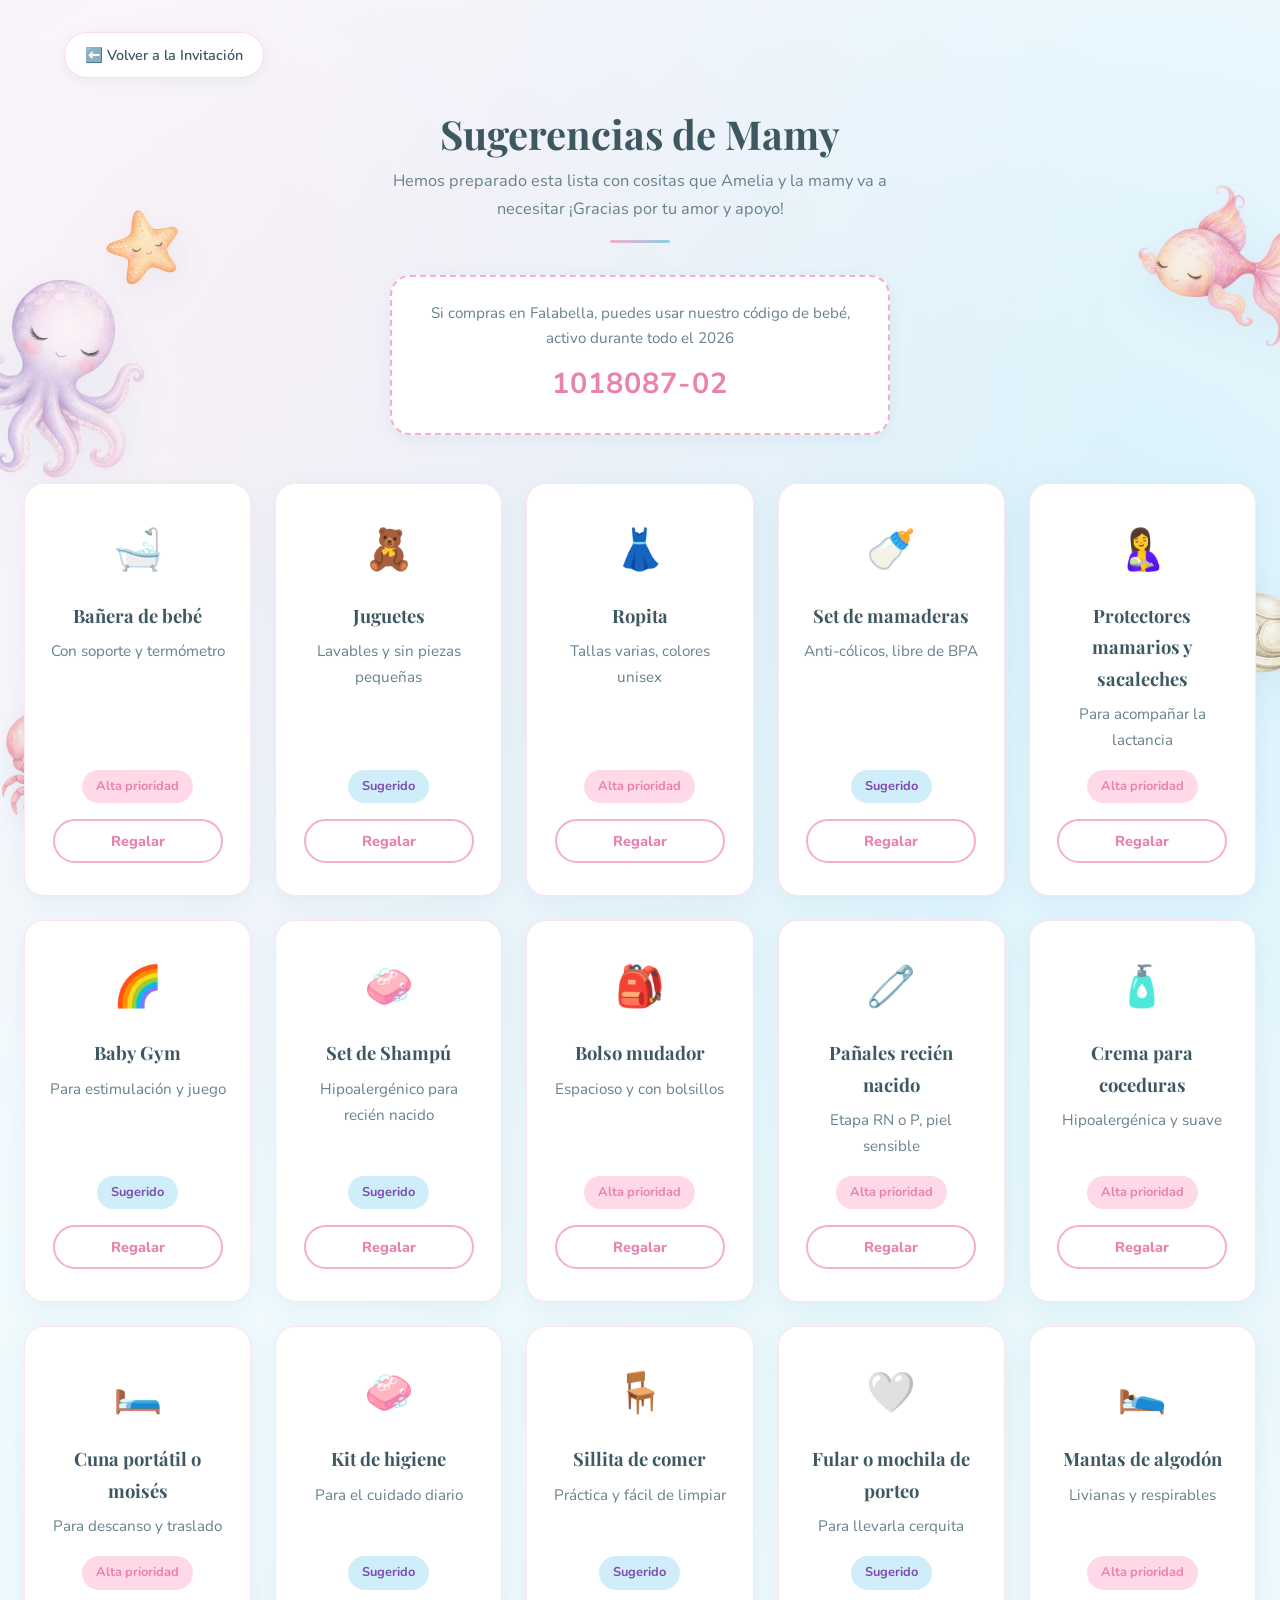
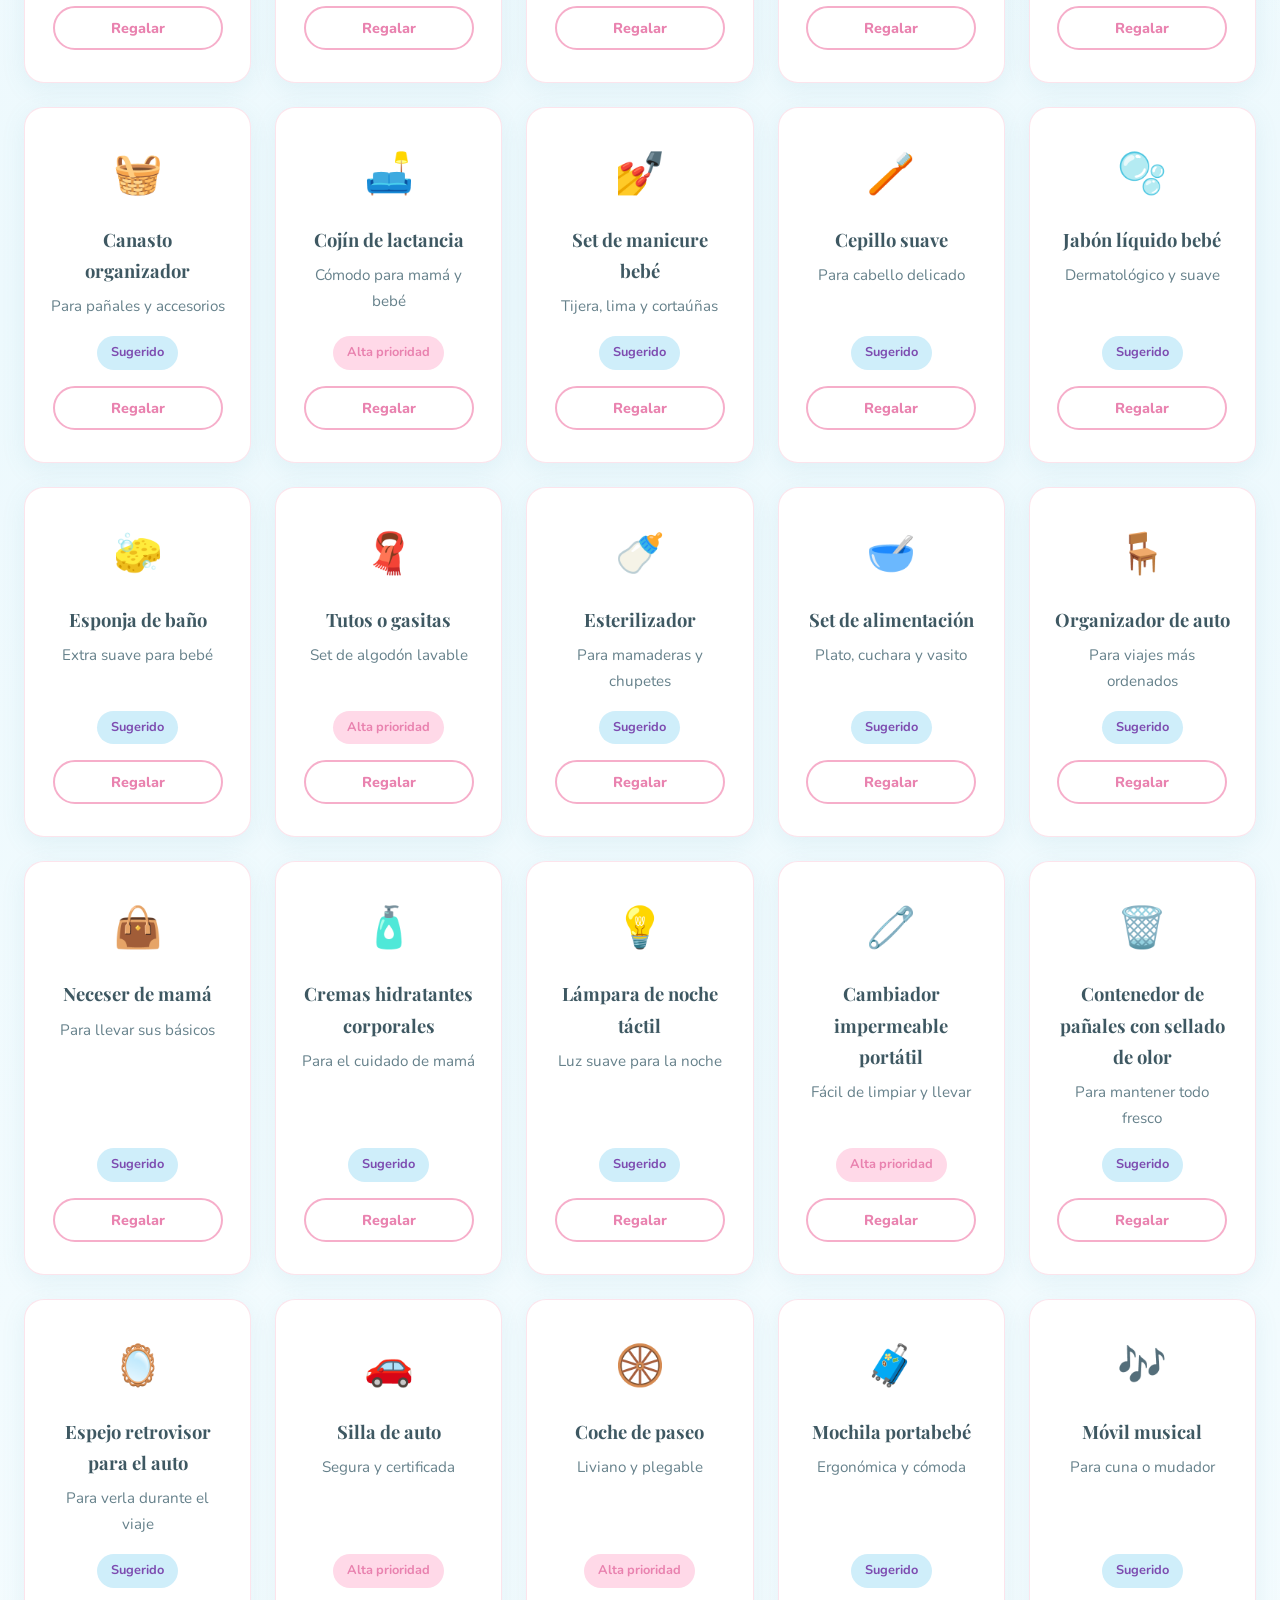
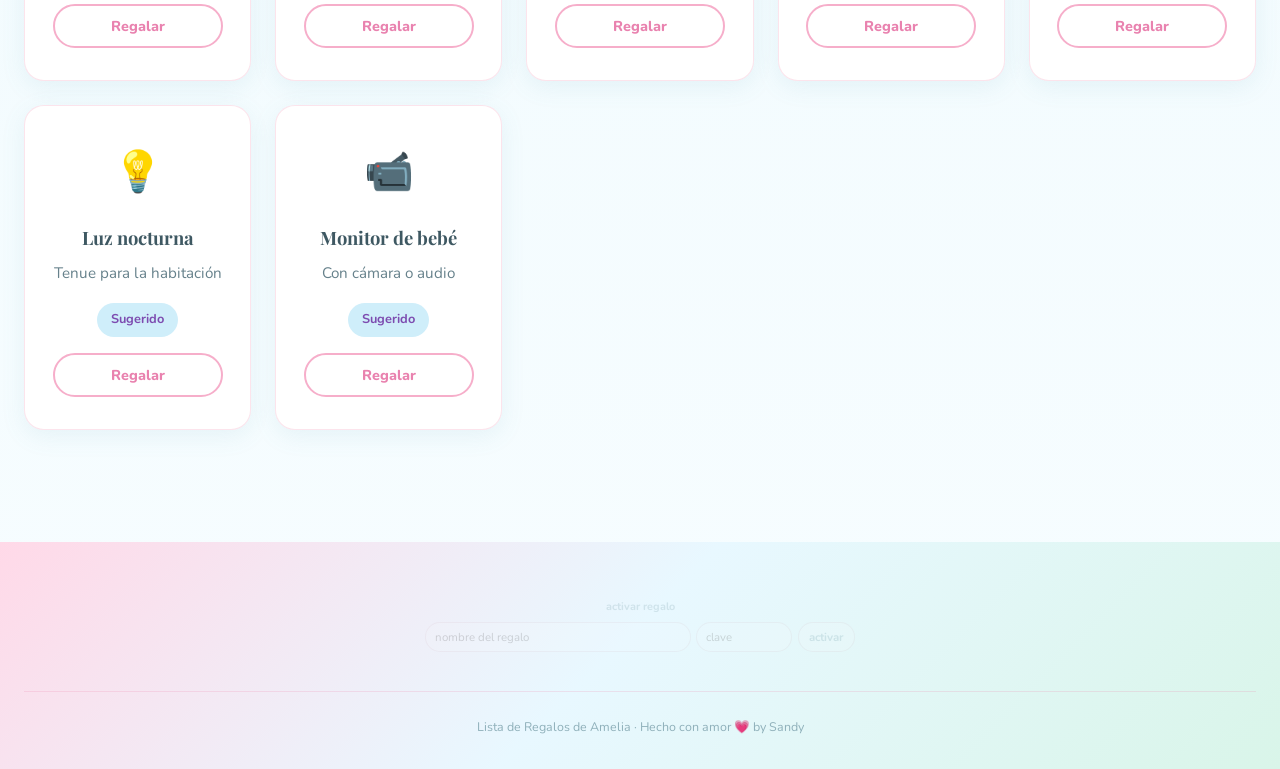
==== commit 8f7bfd3a: "Actualizar estilo marino del baby shower" ====
--- a/regalos.html
+++ b/regalos.html
@@ -4,9 +4,16 @@
   <meta charset="UTF-8" />
   <meta name="viewport" content="width=device-width, initial-scale=1.0" />
   <title>Lista de Regalos de Amelia 🌸</title>
-  <link rel="stylesheet" href="./assets/css/style.css" />
+  <link rel="stylesheet" href="./assets/css/style.css?v=marine-6" />
 </head>
 <body class="pagina-regalos">
+  <div class="decoracion-marina" aria-hidden="true">
+    <img class="animal-marino animal-pulpo" src="./assets/img/marine/octopus.png" alt="" />
+    <img class="animal-marino animal-pez" src="./assets/img/marine/fish.png" alt="" />
+    <img class="animal-marino animal-tortuga" src="./assets/img/marine/turtle.png" alt="" />
+    <img class="animal-marino animal-estrella" src="./assets/img/marine/star.png" alt="" />
+    <img class="animal-marino animal-cangrejo" src="./assets/img/marine/crab.png" alt="" />
+  </div>
 
   <div class="regresar-contenedor">
     <a href="index.html" class="btn-regresar">⬅️ Volver a la Invitación</a>
--- a/assets/css/style.css
+++ b/assets/css/style.css
@@ -1,28 +1,28 @@
 /* ==========================================================================
    BABY SHOWER - ESTILOS COMPLETOS Y OPTIMIZADOS
-   Paleta: Rosas y Pasteles · Hecho con amor para Amelia
+   Paleta: Fondo marino pastel · Hecho con amor para Amelia
    ========================================================================== */
 
 @import url('https://fonts.googleapis.com/css2?family=Playfair+Display:ital,wght@0,400;0,600;1,400&family=Nunito:wght@300;400;500;600&display=swap');
 
 /* ---- Variables Globales ---- */
 :root {
-  --rosa-suave:      #f9d6e3;
-  --rosa-medio:      #f4a7c0;
-  --rosa-fuerte:     #e87fa6;
-  --lila:            #e8d5f5;
-  --lila-medio:      #c9a8e8;
-  --menta:           #d4f0e4;
-  --menta-medio:     #95d4b4;
-  --melocoton:       #fde8d8;
-  --melocoton-medio: #f9bfa0;
-  --crema:           #fff8f0;
+  --rosa-suave:      #ffd9e8;
+  --rosa-medio:      #f6aeca;
+  --rosa-fuerte:     #e982af;
+  --lila:            #cfeefa;
+  --lila-medio:      #8fcfe7;
+  --menta:           #d9f5e9;
+  --menta-medio:     #96d9bf;
+  --melocoton:       #e8f8ff;
+  --melocoton-medio: #a9dff0;
+  --crema:           #f7fdff;
   --blanco:          #ffffff;
-  --texto-oscuro:    #5a3a4a;
-  --texto-medio:     #8a5a70;
-  --texto-suave:     #b8899a;
-  --sombra:          rgba(232, 127, 166, 0.18);
-  --sombra-suave:    rgba(180, 100, 140, 0.10);
+  --texto-oscuro:    #3e5862;
+  --texto-medio:     #66818b;
+  --texto-suave:     #8fb0ba;
+  --sombra:          rgba(103, 188, 214, 0.18);
+  --sombra-suave:    rgba(93, 160, 181, 0.10);
   --radio-sm:        12px;
   --radio-md:        20px;
   --radio-lg:        40px;
@@ -41,8 +41,13 @@
 }
 
 body {
+  position: relative;
+  isolation: isolate;
   font-family: 'Nunito', sans-serif;
-  background-color: var(--crema);
+  background:
+    radial-gradient(circle at 18% 8%, rgba(255, 217, 232, 0.34), transparent 24%),
+    radial-gradient(circle at 86% 14%, rgba(207, 238, 250, 0.72), transparent 30%),
+    linear-gradient(180deg, #f8fdff 0%, #edf9fd 48%, #f7fdff 100%);
   color: var(--texto-oscuro);
   overflow-x: hidden;
   line-height: 1.7;
@@ -62,6 +67,192 @@
 a { 
   text-decoration: none; 
   color: inherit; 
+}
+
+/* ==========================================================================
+   DECORACIÓN MARINA LATERAL
+   ========================================================================== */
+.decoracion-marina {
+  position: fixed;
+  inset: 0;
+  z-index: 0;
+  pointer-events: none;
+  overflow: hidden;
+}
+
+.animal-marino {
+  position: absolute;
+  width: clamp(96px, 14vw, 190px);
+  height: auto;
+  opacity: 0.78;
+  filter:
+    drop-shadow(0 12px 22px rgba(103, 188, 214, 0.12))
+    drop-shadow(0 2px 8px rgba(246, 174, 202, 0.12));
+  transform-origin: center;
+  animation: nadar-suave 9s ease-in-out infinite alternate;
+  user-select: none;
+}
+
+.animal-pulpo {
+  top: 30vh;
+  left: max(-62px, -4vw);
+  width: clamp(118px, 17vw, 240px);
+  animation-name: flotar-lateral-izq;
+  animation-duration: 9.8s;
+}
+
+.animal-pez {
+  top: 18vh;
+  right: max(-58px, -4vw);
+  width: clamp(120px, 17vw, 235px);
+  animation-name: flotar-lateral-der;
+  animation-duration: 8.6s;
+  animation-delay: 0.8s;
+}
+
+.animal-tortuga {
+  top: 58vh;
+  right: max(-66px, -4.5vw);
+  width: clamp(118px, 17vw, 240px);
+  animation-name: flotar-lateral-der;
+  animation-duration: 11s;
+  animation-delay: 1.2s;
+}
+
+.animal-estrella {
+  top: 22vh;
+  left: max(72px, 7vw);
+  width: clamp(68px, 8vw, 112px);
+  opacity: 0.74;
+  animation-name: flotar-giro-suave;
+  animation-duration: 10.2s;
+  animation-delay: 1.6s;
+}
+
+.animal-cangrejo {
+  bottom: 4vh;
+  left: max(-26px, -1.8vw);
+  width: clamp(112px, 15vw, 210px);
+  animation-name: flotar-cangrejo;
+  animation-duration: 9.4s;
+  animation-delay: 0.4s;
+}
+
+.pulpo-cuerpo {
+  fill: #e8c7e8;
+}
+
+.pulpo-tentaculo {
+  fill: none;
+  stroke: #e3b6df;
+  stroke-width: 11;
+  stroke-linecap: round;
+}
+
+.pez-cuerpo {
+  fill: #ffd0df;
+}
+
+.pez-cola,
+.pez-aleta {
+  fill: #f7b7d2;
+}
+
+.tortuga-caparazon {
+  fill: #e4dfc5;
+}
+
+.tortuga-cabeza,
+.tortuga-aleta {
+  fill: #c9efd9;
+}
+
+.tortuga-linea {
+  fill: none;
+  stroke: rgba(93, 134, 119, 0.42);
+  stroke-width: 3;
+  stroke-linecap: round;
+}
+
+.concha-base {
+  fill: #ffd1e3;
+}
+
+.concha-linea {
+  fill: none;
+  stroke: rgba(225, 129, 171, 0.42);
+  stroke-width: 3;
+  stroke-linecap: round;
+}
+
+.perla-marina {
+  fill: #fff9fd;
+}
+
+.estrella-cuerpo {
+  fill: #ffc79a;
+}
+
+.animal-ojo,
+.animal-sonrisa {
+  fill: none;
+  stroke: #4f6570;
+  stroke-width: 3.2;
+  stroke-linecap: round;
+}
+
+.animal-ojo-punto {
+  fill: #536771;
+}
+
+.pestanitas {
+  fill: none;
+  stroke: #4f6570;
+  stroke-width: 2.3;
+  stroke-linecap: round;
+}
+
+.rubor {
+  fill: rgba(245, 139, 177, 0.34);
+}
+
+.lacito {
+  fill: #f6aeca;
+  stroke: rgba(225, 129, 171, 0.34);
+  stroke-width: 1.4;
+}
+
+.detalle-claro {
+  fill: rgba(255, 255, 255, 0.62);
+}
+
+@keyframes nadar-suave {
+  from { transform: translate3d(0, 0, 0) rotate(-1deg); }
+  to   { transform: translate3d(8px, -12px, 0) rotate(1.5deg); }
+}
+
+@keyframes flotar-lateral-izq {
+  0%   { transform: translate3d(0, 0, 0) rotate(-2deg); }
+  50%  { transform: translate3d(12px, -18px, 0) rotate(1deg); }
+  100% { transform: translate3d(4px, 10px, 0) rotate(-1deg); }
+}
+
+@keyframes flotar-lateral-der {
+  0%   { transform: translate3d(0, 0, 0) rotate(2deg); }
+  50%  { transform: translate3d(-14px, -16px, 0) rotate(-1deg); }
+  100% { transform: translate3d(-5px, 9px, 0) rotate(1.5deg); }
+}
+
+@keyframes flotar-giro-suave {
+  0%   { transform: translate3d(0, 0, 0) rotate(-8deg); }
+  50%  { transform: translate3d(8px, -14px, 0) rotate(3deg); }
+  100% { transform: translate3d(2px, 7px, 0) rotate(-4deg); }
+}
+
+@keyframes flotar-cangrejo {
+  0%   { transform: translate3d(0, 0, 0) rotate(1deg); }
+  50%  { transform: translate3d(10px, -10px, 0) rotate(-1.5deg); }
+  100% { transform: translate3d(18px, 4px, 0) rotate(1deg); }
 }
 
 /* ==========================================================================
@@ -100,40 +291,82 @@
 nav a.activo {
   background: var(--rosa-suave);
   color: var(--rosa-fuerte);
-}
-
-/* ==========================================================================
-   DECORACIONES FLOTANTES (Burbujas y Flores)
+  font-weight: 800;
+}
+
+/* ==========================================================================
+   DECORACIONES FLOTANTES (Burbujas)
    ========================================================================== */
 .burbuja {
   position: absolute;
   border-radius: 50%;
-  opacity: 0.55;
+  opacity: 0.7;
   pointer-events: none;
-  animation: flotar infinite ease-in-out;
-}
-.burbuja-1 { width: 120px; height: 120px; background: var(--rosa-suave); top: 5%;  left: -4%;  animation-duration: 6s;  animation-delay: 0s;   }
-.burbuja-2 { width: 80px;  height: 80px;  background: var(--lila);       top: 15%; right: -2%; animation-duration: 7s;  animation-delay: 1s;   }
-.burbuja-3 { width: 60px;  height: 60px;  background: var(--menta);      top: 50%; left: 2%;   animation-duration: 5s;  animation-delay: 2s;   }
-.burbuja-4 { width: 100px; height: 100px; background: var(--melocoton);  top: 70%; right: 1%;  animation-duration: 8s;  animation-delay: 0.5s; }
-.burbuja-5 { width: 50px;  height: 50px;  background: var(--rosa-medio); top: 85%; left: 8%;   animation-duration: 6s;  animation-delay: 1.5s; }
-
-@keyframes flotar {
-  0%, 100% { transform: translateY(0px) rotate(0deg); }
-  50%       { transform: translateY(-22px) rotate(8deg); }
+  background:
+    radial-gradient(circle at 32% 28%, rgba(255,255,255,0.95) 0 10%, transparent 11%),
+    radial-gradient(circle at 68% 72%, rgba(255,255,255,0.35) 0 12%, transparent 13%),
+    rgba(255, 217, 232, 0.34);
+  border: 1.5px solid rgba(246, 174, 202, 0.5);
+  box-shadow: inset 0 0 18px rgba(255,255,255,0.58), 0 8px 24px rgba(246, 174, 202, 0.2);
+  animation: flotar-burbuja infinite ease-in-out;
+  z-index: 1;
+}
+.burbuja-1 { width: 120px; height: 120px; top: 5%;  left: -4%;  animation-duration: 7s;  animation-delay: 0s;   }
+.burbuja-2 { width: 80px;  height: 80px;  top: 15%; right: -2%; animation-duration: 8s;  animation-delay: 1s;   }
+.burbuja-3 { width: 60px;  height: 60px;  top: 50%; left: 2%;   animation-duration: 6s;  animation-delay: 2s;   }
+.burbuja-4 { width: 100px; height: 100px; top: 70%; right: 1%;  animation-duration: 9s;  animation-delay: 0.5s; }
+.burbuja-5 { width: 50px;  height: 50px;  top: 85%; left: 8%;   animation-duration: 7s;  animation-delay: 1.5s; }
+.burbuja-6 { width: 34px;  height: 34px;  top: 12%; left: 22%;  animation-duration: 5.5s; animation-delay: 0.8s; }
+.burbuja-7 { width: 42px;  height: 42px;  top: 32%; right: 18%; animation-duration: 6.8s; animation-delay: 2.4s; }
+.burbuja-8 { width: 24px;  height: 24px;  top: 62%; left: 18%;  animation-duration: 5.2s; animation-delay: 1.1s; }
+.burbuja-9 { width: 68px;  height: 68px;  top: 76%; right: 14%; animation-duration: 8.2s; animation-delay: 0.2s; }
+
+@keyframes flotar-burbuja {
+  0%, 100% { transform: translate3d(0, 0, 0) scale(1); }
+  50%      { transform: translate3d(12px, -34px, 0) scale(1.04); }
+}
+
+.conchita-flotante {
+  position: absolute;
+  z-index: 1;
+  pointer-events: none;
+  font-size: clamp(1.15rem, 2.3vw, 2rem);
+  opacity: 0.58;
+  filter: drop-shadow(0 8px 14px rgba(103, 188, 214, 0.12));
+  animation: flotar-conchita 8s ease-in-out infinite alternate;
+}
+
+.conchita-1 { top: 18%; left: 16%; animation-duration: 7.6s; animation-delay: 0.2s; }
+.conchita-2 { top: 36%; right: 13%; animation-duration: 8.8s; animation-delay: 1.4s; }
+.conchita-3 { top: 68%; left: 23%; animation-duration: 7.2s; animation-delay: 0.9s; }
+.conchita-4 { top: 79%; right: 22%; animation-duration: 9.4s; animation-delay: 1.8s; }
+
+@keyframes flotar-conchita {
+  0%   { transform: translate3d(0, 0, 0) rotate(-8deg); }
+  50%  { transform: translate3d(8px, -18px, 0) rotate(5deg); }
+  100% { transform: translate3d(-4px, 8px, 0) rotate(-3deg); }
 }
 
 .flor {
   position: absolute;
-  font-size: 1.6rem;
-  opacity: 0.35;
+  width: 24px;
+  height: 24px;
+  border-radius: 50%;
+  font-size: 0;
+  opacity: 0.42;
   pointer-events: none;
-  animation: girar-suave 10s linear infinite;
-}
-
-@keyframes girar-suave {
-  from { transform: rotate(0deg); }
-  to   { transform: rotate(360deg); }
+  background:
+    radial-gradient(circle at 30% 28%, rgba(255,255,255,0.95) 0 14%, transparent 15%),
+    rgba(255,255,255,0.24);
+  border: 1px solid rgba(255, 255, 255, 0.82);
+  box-shadow: inset 0 0 10px rgba(255,255,255,0.55), 0 8px 20px rgba(143, 207, 231, 0.14);
+  animation: burbuja-suave 10s ease-in-out infinite;
+  z-index: 1;
+}
+
+@keyframes burbuja-suave {
+  0%, 100% { transform: translate3d(0, 0, 0) scale(1); }
+  50%      { transform: translate3d(-10px, -38px, 0) scale(1.12); }
 }
 
 /* ==========================================================================
@@ -141,6 +374,7 @@
    ========================================================================== */
 .hero {
   position: relative;
+  z-index: 1;
   min-height: 100vh;
   display: flex;
   align-items: center;
@@ -148,11 +382,19 @@
   text-align: center;
   padding: 3rem 1.5rem;
   background:
-    radial-gradient(ellipse at 20% 30%, var(--rosa-suave) 0%, transparent 55%),
-    radial-gradient(ellipse at 80% 70%, var(--lila) 0%, transparent 55%),
-    radial-gradient(ellipse at 50% 50%, var(--melocoton) 0%, transparent 70%),
+    radial-gradient(ellipse at 50% 42%, rgba(255, 255, 255, 0.86) 0%, rgba(255, 255, 255, 0.52) 28%, transparent 56%),
+    radial-gradient(ellipse at 20% 22%, rgba(255, 217, 232, 0.52) 0%, transparent 46%),
+    radial-gradient(ellipse at 82% 24%, rgba(207, 238, 250, 0.92) 0%, transparent 54%),
+    radial-gradient(ellipse at 50% 78%, rgba(217, 245, 233, 0.58) 0%, transparent 62%),
     var(--crema);
+  background-size: 115% 115%;
+  animation: agua-suave 16s ease-in-out infinite alternate;
   overflow: hidden;
+}
+
+@keyframes agua-suave {
+  from { background-position: 0% 0%; }
+  to   { background-position: 7% 4%; }
 }
 
 .hero-contenido {
@@ -242,14 +484,17 @@
 }
 
 .btn-principal {
-  background: linear-gradient(135deg, var(--rosa-fuerte), var(--lila-medio));
-  color: white;
-  box-shadow: 0 8px 28px var(--sombra);
+  background: white;
+  color: var(--rosa-fuerte);
+  border: 2px solid var(--rosa-medio);
+  box-shadow: none;
 }
 
 .btn-principal:hover {
+  background: var(--rosa-fuerte);
+  color: var(--blanco);
   transform: translateY(-3px);
-  box-shadow: 0 14px 36px var(--sombra);
+  box-shadow: 0 8px 20px rgba(232, 127, 166, 0.25);
 }
 
 .btn-secundario {
@@ -259,8 +504,10 @@
 }
 
 .btn-secundario:hover {
-  background: var(--rosa-suave);
-  transform: translateY(-2px);
+  background: var(--rosa-fuerte);
+  color: var(--blanco);
+  transform: translateY(-3px);
+  box-shadow: 0 8px 20px rgba(232, 127, 166, 0.25);
 }
 
 .btn-grupo {
@@ -276,7 +523,7 @@
    CINTA DECORATIVA (Marquee continuo sin romper bordes)
    ========================================================================== */
 .cinta {
-  background: linear-gradient(90deg, var(--rosa-suave), var(--lila), var(--menta), var(--melocoton), var(--rosa-suave));
+  background: linear-gradient(90deg, var(--rosa-suave), var(--melocoton), var(--menta), var(--lila), var(--rosa-suave));
   background-size: 300% 100%;
   animation: mover-degradado 8s linear infinite;
   padding: 14px 0;
@@ -310,6 +557,7 @@
 section {
   padding: 5rem 1.5rem;
   position: relative;
+  z-index: 1;
 }
 
 .contenedor {
@@ -345,8 +593,9 @@
    ========================================================================== */
 .cuenta-bg {
   background:
-    radial-gradient(ellipse at 30% 50%, var(--lila) 0%, transparent 60%),
-    radial-gradient(ellipse at 70% 50%, var(--rosa-suave) 0%, transparent 60%),
+    radial-gradient(ellipse at 25% 50%, rgba(207, 238, 250, 0.9) 0%, transparent 60%),
+    radial-gradient(ellipse at 75% 45%, rgba(217, 245, 233, 0.9) 0%, transparent 60%),
+    radial-gradient(ellipse at 50% 85%, rgba(255, 217, 232, 0.72) 0%, transparent 58%),
     var(--crema);
 }
 
@@ -573,21 +822,23 @@
   max-width: 170px;
   margin-top: 1rem;
   padding: 10px 18px;
-  border: none;
+  border: 2px solid var(--rosa-medio);
   border-radius: 50px;
-  background: linear-gradient(135deg, var(--rosa-fuerte), var(--lila-medio));
-  color: var(--blanco);
+  background: var(--blanco);
+  color: var(--rosa-fuerte);
   font-family: 'Nunito', sans-serif;
   font-size: 0.9rem;
   font-weight: 800;
   cursor: pointer;
-  box-shadow: 0 8px 20px var(--sombra);
+  box-shadow: none;
   transition: transform 0.2s ease, box-shadow 0.2s ease, background 0.2s ease;
 }
 
 .btn-regalar:hover {
-  transform: translateY(-2px);
-  box-shadow: 0 12px 26px var(--sombra);
+  background: var(--rosa-fuerte);
+  color: var(--blanco);
+  transform: translateY(-3px);
+  box-shadow: 0 8px 20px rgba(232, 127, 166, 0.25);
 }
 
 .regalo-card.regalo-entregado {
@@ -821,7 +1072,9 @@
    FOOTER
    ========================================================================== */
 footer {
-  background: linear-gradient(135deg, var(--rosa-suave) 0%, var(--lila) 50%, var(--menta) 100%);
+  position: relative;
+  z-index: 1;
+  background: linear-gradient(135deg, var(--rosa-suave) 0%, var(--melocoton) 48%, var(--menta) 100%);
   padding: 3.5rem 1.5rem 2rem;
   text-align: center;
 }
@@ -1025,6 +1278,8 @@
 
 /* Botón flotante para regresar */
 .regresar-contenedor {
+  position: relative;
+  z-index: 1;
   max-width: 1200px;
   margin: 0 auto;
   padding: 0 1.5rem;
@@ -1051,6 +1306,8 @@
 
 /* Cabecera compacta para la lista */
 .regalos-header {
+  position: relative;
+  z-index: 1;
   padding: 2rem 1.5rem 0;
   text-align: center;
 }
@@ -1084,6 +1341,8 @@
 
 /* Contenedor de la Grilla Extensa */
 .contenedor-regalos {
+  position: relative;
+  z-index: 1;
   max-width: 1300px; /* Un poco más ancho para que quepan cómodamente 4 o 5 */
   margin: 0 auto;
   padding: 3rem 1.5rem;
